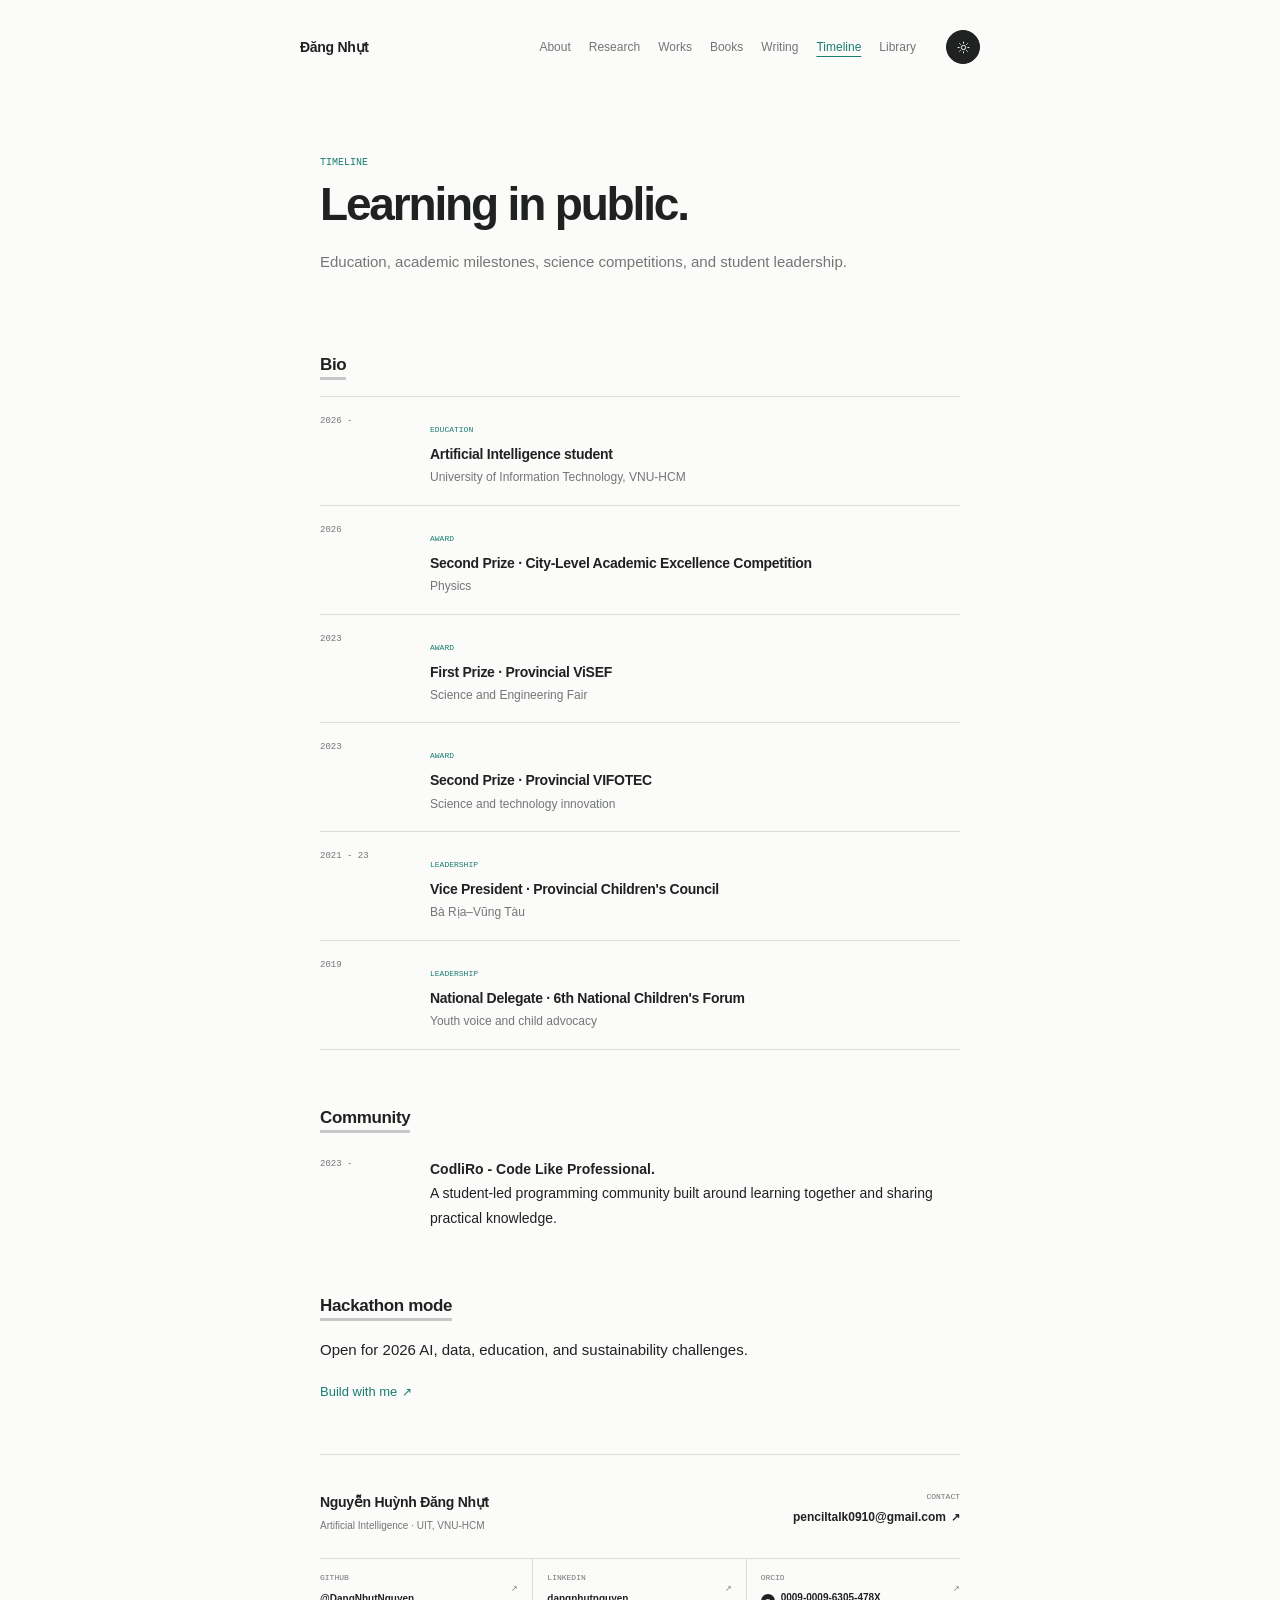
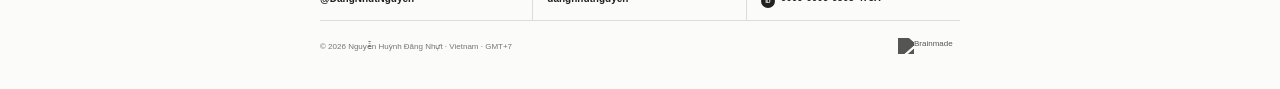
==== activities.html @ cab3ffdd "Publish static HTML CSS JS portfolio" ====
<!doctype html>
<html lang="en">
<head>
  <meta charset="utf-8">
  <meta name="viewport" content="width=device-width, initial-scale=1">
  <meta name="description" content="Education, awards, leadership, and academic activities of Nguyễn Huỳnh Đăng Nhựt.">
  <title>Timeline - Nguyễn Huỳnh Đăng Nhựt</title>
  <link rel="icon" href="assets/icon.png" type="image/png">
  <script>document.documentElement.classList.add('js');try{document.documentElement.dataset.theme=localStorage.getItem('portfolio-theme')||(matchMedia('(prefers-color-scheme: dark)').matches?'dark':'light')}catch(e){document.documentElement.dataset.theme='light'}</script>
  <link rel="stylesheet" href="css/styles.css">
  <script defer src="config/portfolio.config.js"></script>
  <script defer src="js/site.js"></script>
</head>
<body data-page="activities">
  <div class="site-shell">
    <div data-site-header></div>
    <main class="page-content" id="main-content">
      <div class="container" data-page-content>
        <header class="page-intro">
          <p class="overline">Timeline</p>
          <h1>Learning in public.</h1>
          <p>Education, academic milestones, science competitions, and student leadership.</p>
        </header>

        <section class="section">
          <h2>Bio</h2>
          <div class="timeline-list">
            <div><time>2026 -</time><div><small>Education</small><h3>Artificial Intelligence student</h3><p>University of Information Technology, VNU-HCM</p></div></div>
            <div><time>2026</time><div><small>Award</small><h3>Second Prize · City-Level Academic Excellence Competition</h3><p>Physics</p></div></div>
            <div><time>2023</time><div><small>Award</small><h3>First Prize · Provincial ViSEF</h3><p>Science and Engineering Fair</p></div></div>
            <div><time>2023</time><div><small>Award</small><h3>Second Prize · Provincial VIFOTEC</h3><p>Science and technology innovation</p></div></div>
            <div><time>2021 - 23</time><div><small>Leadership</small><h3>Vice President · Provincial Children's Council</h3><p>Bà Rịa–Vũng Tàu</p></div></div>
            <div><time>2019</time><div><small>Leadership</small><h3>National Delegate · 6th National Children's Forum</h3><p>Youth voice and child advocacy</p></div></div>
          </div>
        </section>

        <section class="section">
          <h2>Community</h2>
          <div class="year-list"><div><time>2023 -</time><p><strong>CodliRo - Code Like Professional.</strong><br>A student-led programming community built around learning together and sharing practical knowledge.</p></div></div>
        </section>

        <section class="section reach">
          <h2>Hackathon mode</h2>
          <p class="prose">Open for 2026 AI, data, education, and sustainability challenges.</p>
          <div class="inline-links"><a href="mailto:penciltalk0910@gmail.com">Build with me <span class="arrow" aria-hidden="true">↗</span></a></div>
        </section>

        <div data-site-footer></div>
      </div>
    </main>
  </div>
</body>
</html>
---- css/styles.css ----
:root {
  color-scheme: light;
  --page: #fbfbfa;
  --text: #202222;
  --muted: #727775;
  --line: #dadeda;
  --accent: #197d70;
  --sans: "Inter", "Segoe UI", Arial, sans-serif;
  --mono: "SFMono-Regular", Consolas, "Liberation Mono", monospace;
}

:root[data-theme="dark"] {
  color-scheme: dark;
  --page: #171918;
  --text: #eeefec;
  --muted: #9b9f9c;
  --line: #343735;
  --accent: #71cabe;
}

*, *::before, *::after { box-sizing: border-box; }
html { scroll-behavior: smooth; }
body {
  min-width: 0;
  min-height: 100vh;
  margin: 0;
  overflow-x: clip;
  color: var(--text);
  background: var(--page);
  font-family: var(--sans);
  font-size: 15px;
  line-height: 1.72;
  transition: color 180ms ease, background-color 180ms ease;
}
a { color: inherit; text-decoration: none; }
button { font: inherit; }
img, svg { display: block; max-width: 100%; }
::selection { color: var(--page); background: var(--text); }

.skip-link {
  position: fixed;
  z-index: 100;
  top: 10px;
  left: 10px;
  padding: 8px 12px;
  color: var(--page);
  background: var(--text);
  transform: translateY(-160%);
}
.skip-link:focus { transform: translateY(0); }

.site-shell { min-height: 100vh; }
.site-header { padding: 30px 0 12px; }
.header-inner {
  width: min(680px, calc(100% - 40px));
  display: grid;
  grid-template-columns: auto 1fr auto;
  align-items: center;
  gap: 30px;
  margin: 0 auto;
}
.brand {
  font-size: 14px;
  font-weight: 680;
  letter-spacing: -.02em;
  white-space: nowrap;
}
.main-nav {
  display: flex;
  align-items: center;
  justify-content: flex-end;
  gap: 18px;
}
.main-nav a {
  color: var(--muted);
  font-size: 12px;
  transition: color 150ms ease;
}
.main-nav a:hover,
.main-nav a[aria-current="page"] { color: var(--accent); }
.main-nav a[aria-current="page"] {
  text-decoration: underline;
  text-decoration-thickness: 1px;
  text-underline-offset: 5px;
}
.header-tools { display: flex; align-items: center; gap: 7px; }
.theme-toggle,
.menu-toggle {
  display: grid;
  place-items: center;
  padding: 0;
  border-radius: 50%;
  cursor: pointer;
}
.theme-toggle {
  width: 34px;
  min-width: 34px;
  max-width: 34px;
  height: 34px;
  min-height: 34px;
  max-height: 34px;
  aspect-ratio: 1;
  flex: 0 0 34px;
  overflow: hidden;
  border: 1px solid var(--text);
  color: var(--page);
  background: var(--text);
  line-height: 0;
  transition: opacity 150ms ease, color 180ms ease, background-color 180ms ease;
}
.theme-toggle:hover { opacity: .72; }
.theme-toggle svg { width: 13px; height: 13px; }
.menu-toggle {
  width: 32px;
  height: 32px;
  display: none;
  border: 1px solid var(--line);
  color: var(--text);
  background: transparent;
}
.menu-icon { position: relative; width: 14px; height: 10px; }
.menu-icon::before,
.menu-icon::after,
.menu-icon span {
  content: "";
  position: absolute;
  left: 0;
  width: 14px;
  height: 1px;
  background: currentColor;
  transition: transform 180ms ease, top 180ms ease, opacity 180ms ease;
}
.menu-icon::before { top: 0; }
.menu-icon span { top: 4.5px; }
.menu-icon::after { top: 9px; }
.menu-toggle[aria-expanded="true"] .menu-icon::before { top: 4.5px; transform: rotate(45deg); }
.menu-toggle[aria-expanded="true"] .menu-icon span { opacity: 0; }
.menu-toggle[aria-expanded="true"] .menu-icon::after { top: 4.5px; transform: rotate(-45deg); }

.container { width: min(640px, calc(100% - 40px)); margin: 0 auto; }
.intro {
  display: flex;
  align-items: center;
  justify-content: space-between;
  gap: 34px;
  padding: 78px 0 52px;
}
.overline {
  margin: 0 0 8px;
  color: var(--accent);
  font-family: var(--mono);
  font-size: 10px;
  text-transform: uppercase;
}
.intro h1,
.page-intro h1 {
  margin: 0;
  font-weight: 690;
  line-height: 1.14;
  letter-spacing: -.045em;
}
.intro h1 { font-size: clamp(32px, 6vw, 43px); }
.role { margin: 10px 0 0; color: var(--muted); font-size: 13px; }
.avatar {
  width: 96px;
  height: 96px;
  flex: 0 0 auto;
  border-radius: 50%;
  object-fit: cover;
  object-position: center 18%;
  filter: saturate(.78) contrast(1.04);
}
.page-intro { padding: 78px 0 50px; }
.page-intro h1 { max-width: 560px; font-size: clamp(34px, 6vw, 46px); line-height: 1.12; letter-spacing: -.047em; }
.page-intro > p:last-child { max-width: 560px; margin: 18px 0 0; color: var(--muted); }

.section { padding: 28px 0; }
.section h2 {
  width: max-content;
  max-width: 100%;
  margin: 0 0 16px;
  padding-bottom: 1px;
  border-bottom: 3px solid color-mix(in srgb, var(--text) 24%, transparent);
  font-size: 17px;
  font-weight: 680;
  line-height: 1.4;
  letter-spacing: -.02em;
}
.prose { margin: 0; }
.prose p { margin: 0 0 12px; }
.prose p:last-child { margin-bottom: 0; }
.prose a { color: var(--accent); text-decoration: underline; text-decoration-thickness: 1px; text-underline-offset: 3px; }
.prose a:hover { color: var(--text); }
.inline-links { display: flex; flex-wrap: wrap; gap: 10px 22px; margin-top: 18px; }
.inline-links a,
.work-list a,
.work-list em {
  display: inline-flex;
  align-items: center;
  gap: 5px;
  color: var(--accent);
  font-size: 13px;
}
.inline-links a:hover,
.work-list a:hover { text-decoration: underline; text-underline-offset: 4px; }
.arrow { font-size: .95em; line-height: 1; }
.reach { padding-bottom: 50px; }

.year-list { margin-top: 4px; }
.year-list > div { display: grid; grid-template-columns: 92px 1fr; gap: 18px; padding: 8px 0; }
.year-list time,
.work-list time,
.timeline-list time,
.research-list article > span,
.writing-list article > span,
.library-list > div > span,
.paper-list > a > span {
  color: var(--muted);
  font-family: var(--mono);
  font-size: 9px;
  text-transform: uppercase;
}
.year-list p { margin: 0; font-size: 14px; }
.year-list strong { font-weight: 640; }

.research-list,
.work-list,
.paper-list,
.timeline-list,
.library-list,
.writing-list { border-top: 1px solid var(--line); }
.research-list article,
.writing-list article {
  display: grid;
  grid-template-columns: 38px 1fr;
  gap: 18px;
  padding: 23px 0;
  border-bottom: 1px solid var(--line);
}
.research-list small,
.writing-list small,
.timeline-list small {
  color: var(--accent);
  font-family: var(--mono);
  font-size: 8px;
  text-transform: uppercase;
}
.research-list h3,
.writing-list h3 {
  margin: 5px 0 7px;
  font-size: 17px;
  font-weight: 640;
  line-height: 1.45;
  letter-spacing: -.02em;
}
.research-list p,
.writing-list p { margin: 0; color: var(--muted); font-size: 13px; }
.writing-list em {
  display: block;
  margin-top: 10px;
  color: var(--muted);
  font-family: var(--mono);
  font-size: 8px;
  font-style: normal;
  text-transform: uppercase;
}
.work-list > article {
  display: grid;
  grid-template-columns: 92px 1fr;
  gap: 18px;
  padding: 24px 0;
  border-bottom: 1px solid var(--line);
}
.work-list h3,
.paper-list h3,
.timeline-list h3,
.library-list h3 {
  margin: 0;
  font-size: 16px;
  font-weight: 650;
  line-height: 1.45;
  letter-spacing: -.02em;
}
.work-list p { margin: 7px 0 9px; color: var(--muted); font-size: 13px; }
.work-list small {
  display: block;
  color: var(--muted);
  font-family: var(--mono);
  font-size: 8px;
  text-transform: uppercase;
}
.work-list a,
.work-list em { width: max-content; max-width: 100%; margin-top: 12px; font-size: 12px; font-style: normal; }
.paper-list > a {
  display: grid;
  grid-template-columns: 38px 1fr 16px;
  align-items: center;
  gap: 18px;
  padding: 18px 0;
  border-bottom: 1px solid var(--line);
  transition: color 150ms ease;
}
.paper-list > a:hover { color: var(--accent); }
.paper-list p,
.timeline-list p,
.library-list p { margin: 3px 0 0; color: var(--muted); font-size: 12px; }
.paper-list .arrow { justify-self: end; }
.publication-note { margin: 16px 0 0; color: var(--muted); font-size: 12px; line-height: 1.65; }
.book-grid { display: grid; grid-template-columns: repeat(2, minmax(0, 1fr)); gap: 30px 20px; }
.book-card { min-width: 0; display: flex; flex-direction: column; }
.book-cover { aspect-ratio: 595 / 842; overflow: hidden; border: 1px solid var(--line); background: color-mix(in srgb, var(--line) 28%, var(--page)); }
.book-cover img { width: 100%; height: 100%; display: block; object-fit: cover; transition: transform 220ms ease, opacity 220ms ease; }
.book-card:hover .book-cover img { transform: scale(1.012); opacity: .88; }
.book-meta { margin: 13px 0 5px; color: var(--accent); font-family: var(--mono); font-size: 8px; line-height: 1.6; text-transform: uppercase; }
.book-card h3 { margin: 0; font-size: 16px; font-weight: 660; line-height: 1.4; letter-spacing: -.025em; }
.book-subtitle { margin: 5px 0 0; color: var(--text); font-family: Georgia, "Times New Roman", serif; font-size: 13px; line-height: 1.5; }
.book-detail { margin: 8px 0 0; color: var(--muted); font-size: 12px; line-height: 1.55; }
.book-action { display: inline-flex; align-items: center; gap: 5px; margin-top: 12px; color: var(--accent); font-size: 12px; }
.book-card:hover .book-action { text-decoration: underline; text-underline-offset: 4px; }
.timeline-list > div {
  display: grid;
  grid-template-columns: 92px 1fr;
  gap: 18px;
  padding: 17px 0;
  border-bottom: 1px solid var(--line);
}
.timeline-list h3 { margin-top: 4px; font-size: 14px; }
.library-list > div {
  display: grid;
  grid-template-columns: 38px 1fr;
  gap: 18px;
  padding: 17px 0;
  border-bottom: 1px solid var(--line);
}
.heading-row { display: flex; align-items: baseline; justify-content: space-between; gap: 20px; margin-bottom: 16px; }
.heading-row h2 { margin-bottom: 0; }
.heading-row > span { color: var(--muted); font-family: var(--mono); font-size: 8px; text-transform: uppercase; }

.writing-index { border-top: 1px solid var(--line); }
.writing-card {
  position: relative;
  display: grid;
  grid-template-columns: 38px minmax(0, 1fr);
  gap: 18px;
  padding: 25px 0;
  border-bottom: 1px solid var(--line);
  transition: color 180ms ease;
}
.writing-card::before {
  content: "";
  position: absolute;
  inset: 7px -13px;
  z-index: 0;
  border-radius: 7px;
  background: color-mix(in srgb, var(--accent) 7%, transparent);
  opacity: 0;
  transition: opacity 180ms ease;
}
.writing-card > * { position: relative; z-index: 1; }
.writing-card:hover::before { opacity: 1; }
.writing-card-index { color: var(--muted); font-family: var(--mono); font-size: 9px; }
.writing-card-media,
.article-cover,
.article-figure { margin: 0; overflow: hidden; background: color-mix(in srgb, var(--line) 42%, transparent); }
.writing-card-media { position: relative; aspect-ratio: 4 / 3; }
.writing-card-media img,
.article-cover img,
.article-figure img { width: 100%; height: 100%; object-fit: cover; }
.writing-card-media.is-placeholder {
  display: grid;
  place-items: center;
  border: 1px solid var(--line);
  background: transparent;
}
.writing-image-placeholder {
  color: var(--muted);
  font-family: var(--mono);
  font-size: 10px;
  letter-spacing: .14em;
}
.writing-card-content { min-width: 0; display: flex; flex-direction: column; }
.writing-card-eyebrow { display: flex; justify-content: space-between; gap: 14px; color: var(--accent); font-family: var(--mono); font-size: 8px; text-transform: uppercase; }
.writing-card-eyebrow span:last-child { color: var(--muted); }
.writing-card h3 { margin: 5px 0 7px; font-size: 17px; font-weight: 640; line-height: 1.45; letter-spacing: -.02em; }
.writing-card p { margin: 0; color: var(--muted); font-size: 13px; line-height: 1.65; }
.writing-card-footer { display: flex; align-items: end; gap: 16px; margin-top: auto; padding-top: 10px; color: var(--muted); font-family: var(--mono); font-size: 7px; text-transform: uppercase; }
.writing-card-footer strong { display: inline-flex; align-items: center; gap: 5px; color: var(--accent); font-family: var(--sans); font-size: 11px; font-weight: 600; text-transform: none; white-space: nowrap; }
.writing-card:hover h3 { color: var(--accent); }
.writing-card:hover .writing-card-media img { transform: scale(1.018); }
.writing-card-media img { transition: transform 320ms ease; }
.writing-notice { margin: 20px 0; color: var(--muted); }

.article-container { width: min(680px, calc(100% - 40px)); }
.writing-back,
.writing-back-inline { display: inline-flex; align-items: center; gap: 7px; color: var(--muted); font-size: 11px; }
.writing-back:hover,
.writing-back-inline:hover { color: var(--accent); }
.writing-article { padding: 58px 0 64px; }
.writing-article-toolbar { min-height: 34px; display: flex; align-items: center; justify-content: space-between; gap: 20px; }
.writing-language-control { display: inline-flex; align-items: center; color: var(--muted); font-family: var(--mono); }
.writing-language-toggle { display: inline-grid; grid-template-columns: repeat(2, 1fr); padding: 2px; border: 1px solid var(--line); border-radius: 999px; background: color-mix(in srgb, var(--line) 18%, transparent); }
.writing-language-toggle button { min-width: 35px; height: 27px; padding: 0 9px; border: 0; border-radius: 999px; color: var(--muted); background: transparent; font: 700 8px/1 var(--mono); letter-spacing: .06em; cursor: pointer; transition: color 150ms ease, background 150ms ease, box-shadow 150ms ease; }
.writing-language-toggle button[aria-pressed="true"] { color: var(--page); background: var(--text); box-shadow: 0 1px 4px color-mix(in srgb, var(--text) 20%, transparent); }
.writing-language-toggle button:disabled { opacity: .35; cursor: not-allowed; }
.writing-article-header { padding: 65px 0 44px; border-bottom: 1px solid var(--line); }
.writing-article-header .overline { margin-bottom: 15px; }
.writing-article-header h1,
.writing-empty h1 { max-width: 650px; margin: 0; font-family: Georgia, "Times New Roman", serif; font-size: clamp(38px, 7vw, 57px); font-weight: 500; line-height: 1.06; letter-spacing: -.045em; }
.writing-lead { max-width: 600px; margin: 22px 0 0; color: var(--muted); font-size: 17px; line-height: 1.65; }
.writing-meta { display: flex; align-items: center; justify-content: space-between; gap: 22px; margin-top: 28px; color: var(--muted); font-family: var(--mono); font-size: 9px; line-height: 1.5; text-transform: uppercase; }
.writing-meta span:last-child { flex: 0 0 auto; }
.article-cover { aspect-ratio: 16 / 9; margin-top: 36px; }
.writing-body { max-width: 620px; margin: 0 auto; padding: 52px 0 28px; font-family: Georgia, "Times New Roman", serif; font-size: 17.5px; line-height: 1.9; letter-spacing: -.008em; }
.writing-body > p { margin: 0 0 1.65em; text-align: justify; text-justify: inter-word; hyphens: auto; }
.writing-body > p:first-child { color: color-mix(in srgb, var(--text) 82%, var(--muted)); }
.writing-body > h1,
.writing-body > h2,
.writing-body > h3,
.writing-body > h4,
.writing-body > h5,
.writing-body > h6 { margin: 48px 0 18px; font-family: var(--sans); font-weight: 680; line-height: 1.3; letter-spacing: -.025em; }
.writing-body > h1 { font-size: 26px; }
.writing-body > h2 { font-size: 24px; }
.writing-body > h3 { font-size: 21px; }
.writing-body > h4,
.writing-body > h5,
.writing-body > h6 { font-size: 18px; }
.writing-body a { color: var(--accent); text-decoration: underline; text-decoration-thickness: 1px; text-underline-offset: 4px; }
.writing-body a:hover { color: var(--text); }
.writing-body em { font-style: italic; }
.writing-body strong { color: var(--text); font-weight: 700; }
.writing-body del { color: var(--muted); }
.writing-body > ul,
.writing-body > ol { margin: 0 0 24px; padding-left: 24px; }
.writing-body li { margin-bottom: 7px; }
.writing-body li > ul,
.writing-body li > ol { margin: 7px 0 0; }
.writing-body blockquote { margin: 38px 0; padding: 4px 0 4px 22px; border-left: 2px solid var(--accent); color: color-mix(in srgb, var(--text) 82%, var(--muted)); }
.writing-body blockquote p { margin: 0 0 1em; }
.writing-body blockquote p:last-child { margin-bottom: 0; }
.writing-body blockquote cite { display: block; margin-top: 12px; color: var(--muted); font-family: var(--mono); font-size: 8px; font-style: normal; text-transform: uppercase; }
.writing-body pre { max-width: 100%; margin: 30px 0; overflow-x: auto; padding: 18px; border: 1px solid var(--line); background: color-mix(in srgb, var(--line) 22%, transparent); font: 12px/1.7 var(--mono); }
.writing-body :not(pre) > code { padding: 2px 5px; border: 1px solid var(--line); border-radius: 3px; background: color-mix(in srgb, var(--line) 22%, transparent); font: .82em/1.5 var(--mono); }
.writing-body pre code { padding: 0; border: 0; background: transparent; font: inherit; }
.writing-body code[data-language]::before { content: attr(data-language); display: block; margin-bottom: 12px; color: var(--muted); font-size: 8px; text-transform: uppercase; }
.writing-body hr { height: 1px; margin: 44px 0; border: 0; background: var(--line); }
.writing-body img { display: block; width: auto; max-width: 100%; height: auto; margin: 34px auto; }
.writing-body table { width: 100%; margin: 30px 0; border-collapse: collapse; font-family: var(--sans); font-size: 14px; line-height: 1.55; }
.writing-body th,
.writing-body td { padding: 9px 11px; border: 1px solid var(--line); text-align: left; vertical-align: top; }
.writing-body th { background: color-mix(in srgb, var(--line) 22%, transparent); font-weight: 680; }
.writing-body .contains-task-list { padding-left: 0; list-style: none; }
.writing-body .task-list-item input { margin: 0 8px 0 0; accent-color: var(--accent); }
.article-figure { margin: 36px 0; background: transparent; }
.article-figure img { height: auto; max-height: 720px; object-fit: contain; background: color-mix(in srgb, var(--line) 35%, transparent); }
.article-figure figcaption { margin-top: 9px; color: var(--muted); font-family: var(--mono); font-size: 8px; line-height: 1.55; }
.writing-draft-note { padding: 24px 0; border-top: 1px solid var(--line); border-bottom: 1px solid var(--line); }
.writing-draft-note strong { font-size: 17px; }
.writing-draft-note p { margin: 8px 0 0; color: var(--muted); font-size: 14px; }
.writing-article-end { width: min(620px, 100%); min-height: 0; display: flex; align-items: center; justify-content: space-between; gap: 20px; margin: 0 auto; padding: 22px 0 40px; border-top: 1px solid var(--line); border-radius: 0; color: var(--muted); background: transparent; box-shadow: none; font-family: var(--mono); font-size: 8px; text-transform: uppercase; }
.writing-article-end a { color: var(--accent); }
.writing-neighbors { display: grid; grid-template-columns: 1fr 1fr; border-top: 1px solid var(--line); border-bottom: 1px solid var(--line); }
.writing-neighbors > a { min-width: 0; padding: 22px 18px 24px 0; }
.writing-neighbors > a + a { padding-right: 0; padding-left: 18px; border-left: 1px solid var(--line); text-align: right; }
.writing-neighbors small { display: block; margin-bottom: 8px; color: var(--accent); font-family: var(--mono); font-size: 8px; text-transform: uppercase; }
.writing-neighbors strong { display: block; overflow: hidden; font-family: Georgia, "Times New Roman", serif; font-size: 14px; font-weight: 500; line-height: 1.4; text-overflow: ellipsis; }
.writing-neighbors a:hover strong { color: var(--accent); }
.writing-empty { padding: 30px 0; }
.writing-empty > p:not(.overline) { margin: 20px 0; color: var(--muted); }

.site-footer {
  position: relative;
  z-index: 0;
  padding: 36px 0 32px;
  color: var(--text);
}
.site-footer::before {
  content: "";
  position: absolute;
  z-index: -1;
  inset: 0;
  border-top: 1px solid var(--line);
  background: var(--page);
  box-shadow: 0 0 0 100vmax var(--page);
  clip-path: inset(0 -100vmax);
}
.footer-main { display: grid; grid-template-columns: 1fr auto; align-items: start; gap: 32px; padding-bottom: 24px; }
.footer-identity strong { display: block; font-size: 14px; font-weight: 670; letter-spacing: -.02em; }
.footer-identity span { display: block; margin-top: 3px; color: var(--muted); font-size: 10px; }
.footer-contact { min-width: 0; text-align: right; }
.footer-contact > span,
.footer-links a > span {
  display: block;
  color: var(--muted);
  font-family: var(--mono);
  font-size: 8px;
  text-transform: uppercase;
}
.footer-contact a { max-width: 100%; display: inline-flex; align-items: center; gap: 5px; margin-top: 4px; font-size: 12px; font-weight: 600; overflow-wrap: anywhere; }
.footer-contact a:hover,
.footer-links a:hover { opacity: .58; }
.footer-links { display: grid; grid-template-columns: repeat(3, 1fr); border-top: 1px solid var(--line); border-bottom: 1px solid var(--line); }
.footer-links a { display: grid; grid-template-columns: 1fr 14px; gap: 4px 10px; min-width: 0; padding: 12px 14px; border-right: 1px solid var(--line); transition: opacity 150ms ease; }
.footer-links a:first-child { padding-left: 0; }
.footer-links a:last-child { padding-right: 0; border-right: 0; }
.footer-links a strong { grid-column: 1; min-width: 0; overflow: hidden; font-size: 10px; font-weight: 560; text-overflow: ellipsis; white-space: nowrap; }
.footer-links a > .arrow { grid-column: 2; grid-row: 1 / span 2; align-self: center; justify-self: end; }
.orcid-mark {
  width: 14px;
  height: 14px;
  display: inline-grid;
  place-items: center;
  margin-right: 6px;
  border-radius: 50%;
  color: var(--page);
  background: var(--text);
  font-family: Arial, sans-serif;
  font-size: 6px;
  font-style: normal;
  font-weight: 700;
  letter-spacing: -.08em;
  vertical-align: -2px;
}
.footer-bottom { display: flex; align-items: center; justify-content: space-between; gap: 22px; margin-top: 17px; color: var(--muted); font-size: 8px; line-height: 1.5; }
.brainmade { display: flex; align-items: center; opacity: .66; transition: opacity 150ms ease; }
.brainmade:hover { opacity: 1; }
.brainmade img { width: 62px; height: auto; filter: brightness(0); }
:root[data-theme="dark"] .brainmade img { filter: brightness(0) invert(1); }

a:focus-visible,
button:focus-visible { outline: 2px solid var(--accent); outline-offset: 3px; }
.page-content { opacity: 1; transform: none; }
.js .page-content { opacity: 0; transform: translateY(7px); }
.js .is-ready .page-content { opacity: 1; transform: none; transition: opacity 360ms ease, transform 360ms ease; }
.js .is-leaving .page-content { opacity: 0; transform: translateY(-4px); transition-duration: 140ms; }

@media (max-width: 760px) {
  .site-header { padding-top: 22px; }
  .header-inner,
  .container { width: min(100% - 32px, 640px); }
  .header-inner { gap: 12px; }
  .main-nav {
    position: absolute;
    z-index: 30;
    top: 66px;
    left: 16px;
    right: 16px;
    display: none;
    flex-direction: column;
    align-items: flex-start;
    gap: 0;
    padding: 12px 16px;
    border: 1px solid var(--line);
    background: var(--page);
  }
  .main-nav.is-open { display: flex; }
  .main-nav a { width: 100%; padding: 8px 0; }
  .menu-toggle { display: grid; }
  .intro,
  .page-intro { padding-top: 58px; }
  .article-container { width: min(100% - 32px, 680px); }
}

@media (max-width: 440px) {
  .intro { align-items: flex-end; gap: 18px; }
  .intro h1 { font-size: 31px; }
  .avatar { width: 76px; height: 76px; }
  .role { max-width: 220px; }
  .year-list > div,
  .work-list > article,
  .timeline-list > div { grid-template-columns: 72px 1fr; gap: 12px; }
  .research-list article,
  .writing-list article,
  .library-list > div { grid-template-columns: 28px 1fr; gap: 12px; }
  .heading-row { align-items: flex-start; flex-direction: column; gap: 7px; }
  .book-grid { grid-template-columns: 1fr; gap: 34px; }
  .writing-card { grid-template-columns: 28px 1fr; gap: 12px; }
  .writing-card-eyebrow { align-items: flex-start; flex-direction: column; gap: 5px; }
  .writing-article { padding-top: 42px; }
  .writing-article-header { padding: 44px 0 35px; }
  .writing-article-header h1 { font-size: 36px; }
  .writing-meta { align-items: flex-start; flex-direction: column; gap: 8px; }
  .writing-lead { font-size: 15px; }
  .writing-body { margin-top: 0; padding-top: 38px; font-size: 17px; line-height: 1.82; }
  .writing-body > h1,
  .writing-body > h2,
  .writing-body > h3,
  .writing-body > h4,
  .writing-body > h5,
  .writing-body > h6 { margin-top: 42px; }
  .writing-body > h1 { font-size: 23px; }
  .writing-body > h2 { font-size: 21px; }
  .writing-body > h3 { font-size: 19px; }
  .writing-body blockquote { padding-left: 17px; }
  .writing-body table { font-size: 13px; }
  .writing-article-end { align-items: flex-start; flex-direction: column; }
  .site-footer { padding-top: 34px; }
  .footer-main { grid-template-columns: 1fr; gap: 17px; }
  .footer-contact { text-align: left; }
  .footer-links { grid-template-columns: 1fr; }
  .footer-links a,
  .footer-links a:first-child,
  .footer-links a:last-child { padding: 11px 0; border-right: 0; border-bottom: 1px solid var(--line); }
  .footer-links a:last-child { border-bottom: 0; }
  .footer-links a strong { overflow: visible; text-overflow: clip; white-space: normal; overflow-wrap: anywhere; }
  .footer-bottom { align-items: flex-start; flex-direction: column; gap: 14px; }
}

@media (prefers-reduced-motion: reduce) {
  html { scroll-behavior: auto; }
  *, *::before, *::after { transition-duration: .01ms !important; }
  .page-content { opacity: 1; transform: none; }
}
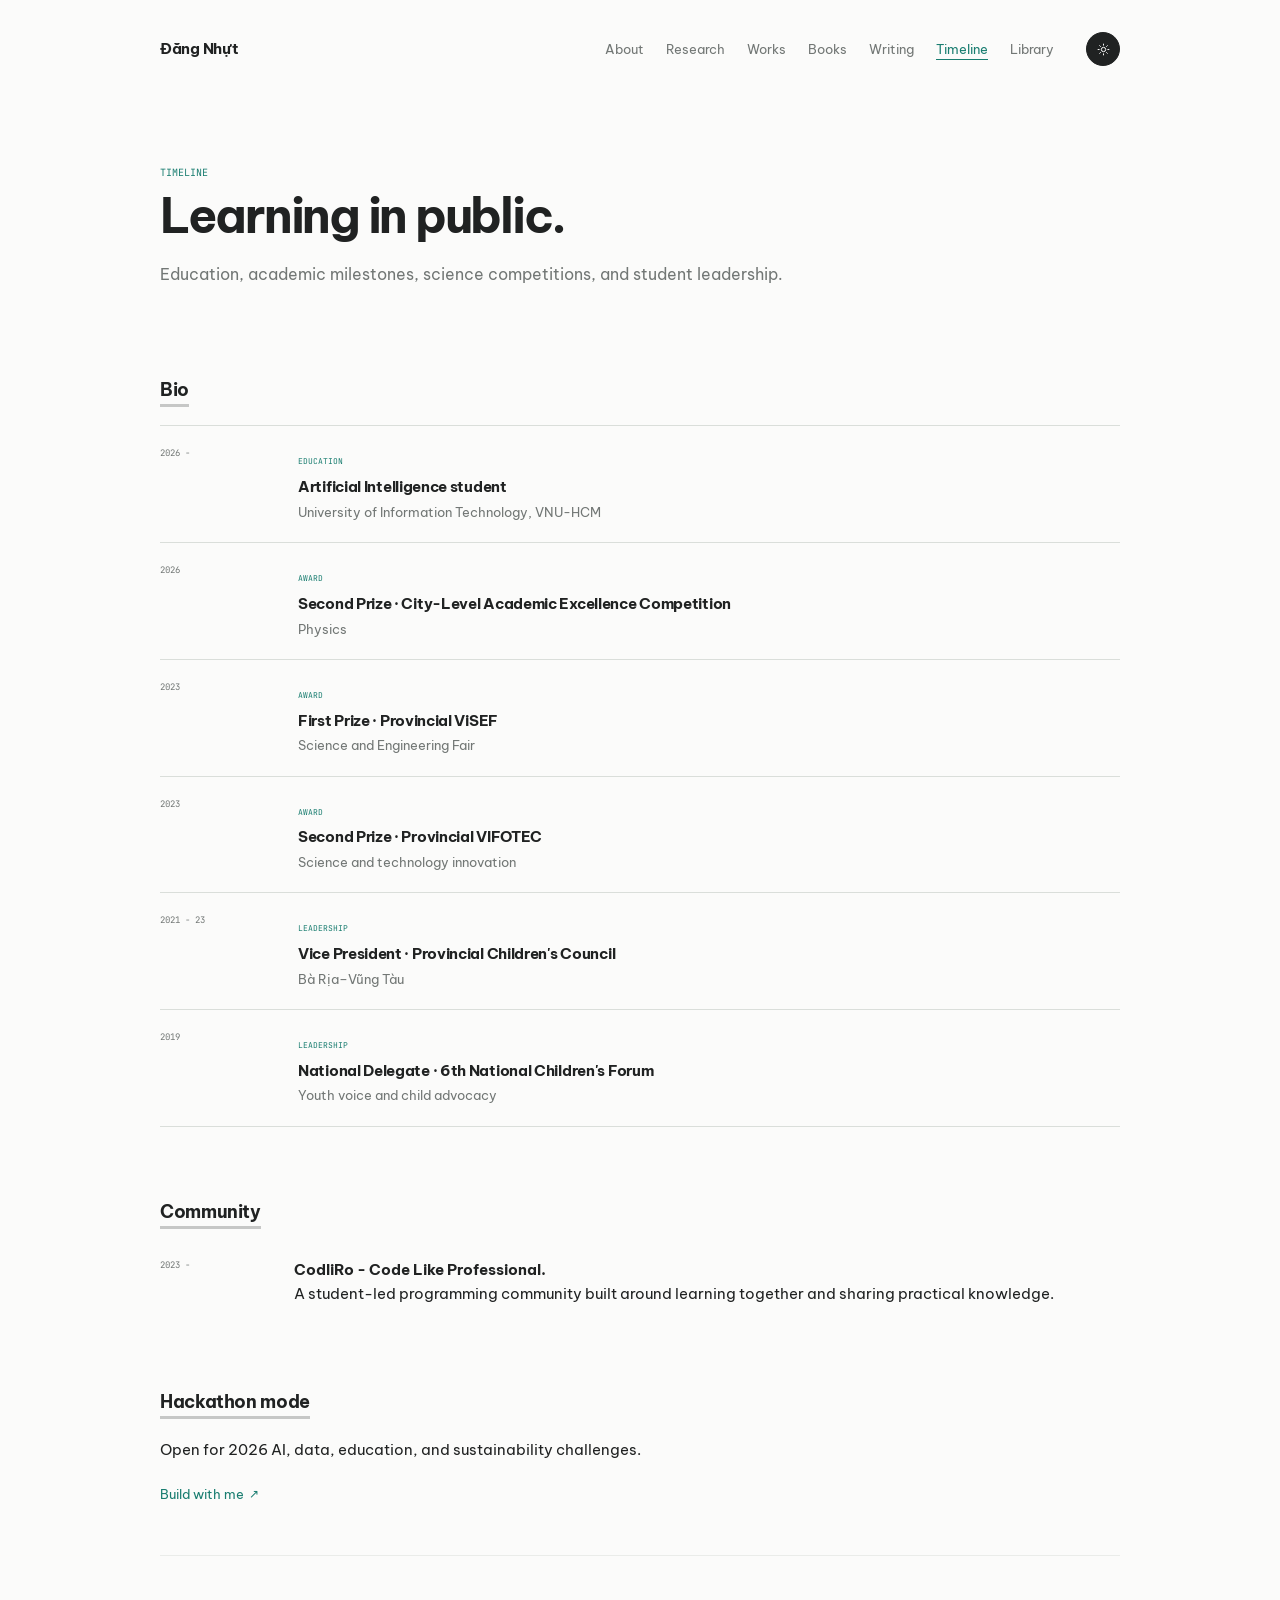
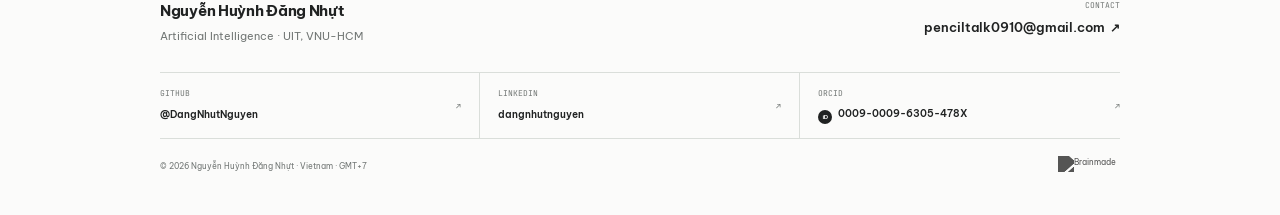
==== commit 37b4c4c2: "Update portfolio content and isolate studio config platform" ====
--- a/activities.html
+++ b/activities.html
@@ -6,6 +6,9 @@
   <meta name="description" content="Education, awards, leadership, and academic activities of Nguyễn Huỳnh Đăng Nhựt.">
   <title>Timeline - Nguyễn Huỳnh Đăng Nhựt</title>
   <link rel="icon" href="assets/icon.png" type="image/png">
+  <link rel="preconnect" href="https://fonts.googleapis.com">
+  <link rel="preconnect" href="https://fonts.gstatic.com" crossorigin>
+  <link href="https://fonts.googleapis.com/css2?family=Be+Vietnam+Pro:ital,wght@0,300;0,400;0,500;0,600;0,700;1,400;1,600&family=JetBrains+Mono:ital,wght@0,400;0,500;0,600;1,400&family=Lora:ital,wght@0,400;0,500;0,600;1,400;1,500&display=swap" rel="stylesheet">
   <script>document.documentElement.classList.add('js');try{document.documentElement.dataset.theme=localStorage.getItem('portfolio-theme')||(matchMedia('(prefers-color-scheme: dark)').matches?'dark':'light')}catch(e){document.documentElement.dataset.theme='light'}</script>
   <link rel="stylesheet" href="css/styles.css">
   <script defer src="config/portfolio.config.js"></script>
--- a/css/styles.css
+++ b/css/styles.css
@@ -1,3 +1,5 @@
+@import url("https://fonts.googleapis.com/css2?family=Be+Vietnam+Pro:ital,wght@0,300;0,400;0,500;0,600;0,700;1,400;1,600&family=JetBrains+Mono:ital,wght@0,400;0,500;0,600;1,400&family=Lora:ital,wght@0,400;0,500;0,600;1,400;1,500&display=swap");
+
 :root {
   color-scheme: light;
   --page: #fbfbfa;
@@ -5,8 +7,9 @@
   --muted: #727775;
   --line: #dadeda;
   --accent: #197d70;
-  --sans: "Inter", "Segoe UI", Arial, sans-serif;
-  --mono: "SFMono-Regular", Consolas, "Liberation Mono", monospace;
+  --sans: "Be Vietnam Pro", -apple-system, BlinkMacSystemFont, "Segoe UI", Roboto, sans-serif;
+  --serif: "Lora", "Georgia", "Times New Roman", serif;
+  --mono: "JetBrains Mono", "SFMono-Regular", Consolas, "Liberation Mono", monospace;
 }
 
 :root[data-theme="dark"] {
@@ -50,17 +53,17 @@
 .skip-link:focus { transform: translateY(0); }
 
 .site-shell { min-height: 100vh; }
-.site-header { padding: 30px 0 12px; }
+.site-header { padding: 32px 0 16px; }
 .header-inner {
-  width: min(680px, calc(100% - 40px));
+  width: min(960px, calc(100% - 48px));
   display: grid;
   grid-template-columns: auto 1fr auto;
   align-items: center;
-  gap: 30px;
+  gap: 32px;
   margin: 0 auto;
 }
 .brand {
-  font-size: 14px;
+  font-size: 14.5px;
   font-weight: 680;
   letter-spacing: -.02em;
   white-space: nowrap;
@@ -69,11 +72,11 @@
   display: flex;
   align-items: center;
   justify-content: flex-end;
-  gap: 18px;
+  gap: 22px;
 }
 .main-nav a {
   color: var(--muted);
-  font-size: 12px;
+  font-size: 13px;
   transition: color 150ms ease;
 }
 .main-nav a:hover,
@@ -137,13 +140,13 @@
 .menu-toggle[aria-expanded="true"] .menu-icon span { opacity: 0; }
 .menu-toggle[aria-expanded="true"] .menu-icon::after { top: 4.5px; transform: rotate(-45deg); }
 
-.container { width: min(640px, calc(100% - 40px)); margin: 0 auto; }
+.container { width: min(960px, calc(100% - 48px)); margin: 0 auto; }
 .intro {
   display: flex;
   align-items: center;
   justify-content: space-between;
-  gap: 34px;
-  padding: 78px 0 52px;
+  gap: 40px;
+  padding: 82px 0 56px;
 }
 .overline {
   margin: 0 0 8px;
@@ -159,39 +162,39 @@
   line-height: 1.14;
   letter-spacing: -.045em;
 }
-.intro h1 { font-size: clamp(32px, 6vw, 43px); }
-.role { margin: 10px 0 0; color: var(--muted); font-size: 13px; }
+.intro h1 { font-size: clamp(34px, 5.5vw, 46px); }
+.role { margin: 12px 0 0; color: var(--muted); font-size: 14px; }
 .avatar {
-  width: 96px;
-  height: 96px;
+  width: 104px;
+  height: 104px;
   flex: 0 0 auto;
   border-radius: 50%;
   object-fit: cover;
   object-position: center 18%;
   filter: saturate(.78) contrast(1.04);
 }
-.page-intro { padding: 78px 0 50px; }
-.page-intro h1 { max-width: 560px; font-size: clamp(34px, 6vw, 46px); line-height: 1.12; letter-spacing: -.047em; }
-.page-intro > p:last-child { max-width: 560px; margin: 18px 0 0; color: var(--muted); }
-
-.section { padding: 28px 0; }
+.page-intro { padding: 82px 0 54px; }
+.page-intro h1 { max-width: 800px; font-size: clamp(36px, 5.5vw, 48px); line-height: 1.12; letter-spacing: -.047em; }
+.page-intro > p:last-child { max-width: 760px; margin: 18px 0 0; color: var(--muted); font-size: 15.5px; line-height: 1.7; }
+
+.section { padding: 36px 0; }
 .section h2 {
   width: max-content;
   max-width: 100%;
-  margin: 0 0 16px;
-  padding-bottom: 1px;
+  margin: 0 0 18px;
+  padding-bottom: 2px;
   border-bottom: 3px solid color-mix(in srgb, var(--text) 24%, transparent);
-  font-size: 17px;
+  font-size: 18px;
   font-weight: 680;
   line-height: 1.4;
   letter-spacing: -.02em;
 }
-.prose { margin: 0; }
-.prose p { margin: 0 0 12px; }
+.prose { max-width: 840px; margin: 0; font-size: 15px; line-height: 1.75; }
+.prose p { margin: 0 0 14px; }
 .prose p:last-child { margin-bottom: 0; }
 .prose a { color: var(--accent); text-decoration: underline; text-decoration-thickness: 1px; text-underline-offset: 3px; }
 .prose a:hover { color: var(--text); }
-.inline-links { display: flex; flex-wrap: wrap; gap: 10px 22px; margin-top: 18px; }
+.inline-links { display: flex; flex-wrap: wrap; gap: 12px 24px; margin-top: 20px; }
 .inline-links a,
 .work-list a,
 .work-list em {
@@ -207,7 +210,7 @@
 .reach { padding-bottom: 50px; }
 
 .year-list { margin-top: 4px; }
-.year-list > div { display: grid; grid-template-columns: 92px 1fr; gap: 18px; padding: 8px 0; }
+.year-list > div { display: grid; grid-template-columns: 110px 1fr; gap: 24px; padding: 11px 0; }
 .year-list time,
 .work-list time,
 .timeline-list time,
@@ -220,7 +223,7 @@
   font-size: 9px;
   text-transform: uppercase;
 }
-.year-list p { margin: 0; font-size: 14px; }
+.year-list p { margin: 0; font-size: 14.5px; line-height: 1.65; }
 .year-list strong { font-weight: 640; }
 
 .research-list,
@@ -232,9 +235,9 @@
 .research-list article,
 .writing-list article {
   display: grid;
-  grid-template-columns: 38px 1fr;
-  gap: 18px;
-  padding: 23px 0;
+  grid-template-columns: 46px 1fr;
+  gap: 24px;
+  padding: 26px 0;
   border-bottom: 1px solid var(--line);
 }
 .research-list small,
@@ -247,14 +250,14 @@
 }
 .research-list h3,
 .writing-list h3 {
-  margin: 5px 0 7px;
-  font-size: 17px;
+  margin: 5px 0 8px;
+  font-size: 17.5px;
   font-weight: 640;
   line-height: 1.45;
   letter-spacing: -.02em;
 }
 .research-list p,
-.writing-list p { margin: 0; color: var(--muted); font-size: 13px; }
+.writing-list p { margin: 0; color: var(--muted); font-size: 13.5px; line-height: 1.6; }
 .writing-list em {
   display: block;
   margin-top: 10px;
@@ -266,9 +269,9 @@
 }
 .work-list > article {
   display: grid;
-  grid-template-columns: 92px 1fr;
-  gap: 18px;
-  padding: 24px 0;
+  grid-template-columns: 110px 1fr;
+  gap: 28px;
+  padding: 26px 0;
   border-bottom: 1px solid var(--line);
 }
 .work-list h3,
@@ -276,12 +279,12 @@
 .timeline-list h3,
 .library-list h3 {
   margin: 0;
-  font-size: 16px;
+  font-size: 16.5px;
   font-weight: 650;
   line-height: 1.45;
   letter-spacing: -.02em;
 }
-.work-list p { margin: 7px 0 9px; color: var(--muted); font-size: 13px; }
+.work-list p { margin: 7px 0 10px; color: var(--muted); font-size: 13.5px; line-height: 1.6; }
 .work-list small {
   display: block;
   color: var(--muted);
@@ -293,20 +296,20 @@
 .work-list em { width: max-content; max-width: 100%; margin-top: 12px; font-size: 12px; font-style: normal; }
 .paper-list > a {
   display: grid;
-  grid-template-columns: 38px 1fr 16px;
+  grid-template-columns: 46px 1fr 18px;
   align-items: center;
-  gap: 18px;
-  padding: 18px 0;
+  gap: 24px;
+  padding: 20px 0;
   border-bottom: 1px solid var(--line);
   transition: color 150ms ease;
 }
 .paper-list > a:hover { color: var(--accent); }
 .paper-list p,
 .timeline-list p,
-.library-list p { margin: 3px 0 0; color: var(--muted); font-size: 12px; }
+.library-list p { margin: 4px 0 0; color: var(--muted); font-size: 13px; line-height: 1.55; }
 .paper-list .arrow { justify-self: end; }
-.publication-note { margin: 16px 0 0; color: var(--muted); font-size: 12px; line-height: 1.65; }
-.book-grid { display: grid; grid-template-columns: repeat(2, minmax(0, 1fr)); gap: 30px 20px; }
+.publication-note { margin: 18px 0 0; color: var(--muted); font-size: 12.5px; line-height: 1.65; }
+.book-grid { display: grid; grid-template-columns: repeat(3, minmax(0, 1fr)); gap: 36px 26px; }
 .book-card { min-width: 0; display: flex; flex-direction: column; }
 .book-cover { aspect-ratio: 595 / 842; overflow: hidden; border: 1px solid var(--line); background: color-mix(in srgb, var(--line) 28%, var(--page)); }
 .book-cover img { width: 100%; height: 100%; display: block; object-fit: cover; transition: transform 220ms ease, opacity 220ms ease; }
@@ -319,17 +322,17 @@
 .book-card:hover .book-action { text-decoration: underline; text-underline-offset: 4px; }
 .timeline-list > div {
   display: grid;
-  grid-template-columns: 92px 1fr;
-  gap: 18px;
-  padding: 17px 0;
+  grid-template-columns: 110px 1fr;
+  gap: 28px;
+  padding: 20px 0;
   border-bottom: 1px solid var(--line);
 }
-.timeline-list h3 { margin-top: 4px; font-size: 14px; }
+.timeline-list h3 { margin-top: 4px; font-size: 15px; }
 .library-list > div {
   display: grid;
-  grid-template-columns: 38px 1fr;
-  gap: 18px;
-  padding: 17px 0;
+  grid-template-columns: 46px 1fr;
+  gap: 24px;
+  padding: 20px 0;
   border-bottom: 1px solid var(--line);
 }
 .heading-row { display: flex; align-items: baseline; justify-content: space-between; gap: 20px; margin-bottom: 16px; }
@@ -340,9 +343,9 @@
 .writing-card {
   position: relative;
   display: grid;
-  grid-template-columns: 38px minmax(0, 1fr);
-  gap: 18px;
-  padding: 25px 0;
+  grid-template-columns: 46px minmax(0, 1fr);
+  gap: 24px;
+  padding: 28px 0;
   border-bottom: 1px solid var(--line);
   transition: color 180ms ease;
 }
@@ -381,8 +384,8 @@
 .writing-card-content { min-width: 0; display: flex; flex-direction: column; }
 .writing-card-eyebrow { display: flex; justify-content: space-between; gap: 14px; color: var(--accent); font-family: var(--mono); font-size: 8px; text-transform: uppercase; }
 .writing-card-eyebrow span:last-child { color: var(--muted); }
-.writing-card h3 { margin: 5px 0 7px; font-size: 17px; font-weight: 640; line-height: 1.45; letter-spacing: -.02em; }
-.writing-card p { margin: 0; color: var(--muted); font-size: 13px; line-height: 1.65; }
+.writing-card h3 { margin: 5px 0 8px; font-size: 17.5px; font-weight: 640; line-height: 1.45; letter-spacing: -.02em; }
+.writing-card p { margin: 0; color: var(--muted); font-size: 13.5px; line-height: 1.65; }
 .writing-card-footer { display: flex; align-items: end; gap: 16px; margin-top: auto; padding-top: 10px; color: var(--muted); font-family: var(--mono); font-size: 7px; text-transform: uppercase; }
 .writing-card-footer strong { display: inline-flex; align-items: center; gap: 5px; color: var(--accent); font-family: var(--sans); font-size: 11px; font-weight: 600; text-transform: none; white-space: nowrap; }
 .writing-card:hover h3 { color: var(--accent); }
@@ -390,29 +393,30 @@
 .writing-card-media img { transition: transform 320ms ease; }
 .writing-notice { margin: 20px 0; color: var(--muted); }
 
-.article-container { width: min(680px, calc(100% - 40px)); }
+.article-container { width: min(840px, calc(100% - 48px)); }
 .writing-back,
 .writing-back-inline { display: inline-flex; align-items: center; gap: 7px; color: var(--muted); font-size: 11px; }
 .writing-back:hover,
 .writing-back-inline:hover { color: var(--accent); }
-.writing-article { padding: 58px 0 64px; }
+.writing-article { padding: 60px 0 68px; }
 .writing-article-toolbar { min-height: 34px; display: flex; align-items: center; justify-content: space-between; gap: 20px; }
 .writing-language-control { display: inline-flex; align-items: center; color: var(--muted); font-family: var(--mono); }
 .writing-language-toggle { display: inline-grid; grid-template-columns: repeat(2, 1fr); padding: 2px; border: 1px solid var(--line); border-radius: 999px; background: color-mix(in srgb, var(--line) 18%, transparent); }
 .writing-language-toggle button { min-width: 35px; height: 27px; padding: 0 9px; border: 0; border-radius: 999px; color: var(--muted); background: transparent; font: 700 8px/1 var(--mono); letter-spacing: .06em; cursor: pointer; transition: color 150ms ease, background 150ms ease, box-shadow 150ms ease; }
 .writing-language-toggle button[aria-pressed="true"] { color: var(--page); background: var(--text); box-shadow: 0 1px 4px color-mix(in srgb, var(--text) 20%, transparent); }
 .writing-language-toggle button:disabled { opacity: .35; cursor: not-allowed; }
-.writing-article-header { padding: 65px 0 44px; border-bottom: 1px solid var(--line); }
+.writing-article-header { padding: 68px 0 46px; border-bottom: 1px solid var(--line); }
 .writing-article-header .overline { margin-bottom: 15px; }
 .writing-article-header h1,
-.writing-empty h1 { max-width: 650px; margin: 0; font-family: Georgia, "Times New Roman", serif; font-size: clamp(38px, 7vw, 57px); font-weight: 500; line-height: 1.06; letter-spacing: -.045em; }
-.writing-lead { max-width: 600px; margin: 22px 0 0; color: var(--muted); font-size: 17px; line-height: 1.65; }
+.writing-empty h1 { max-width: 780px; margin: 0; font-family: var(--serif); font-size: clamp(38px, 6vw, 54px); font-weight: 600; line-height: 1.12; letter-spacing: -.03em; }
+.writing-lead { max-width: 760px; margin: 22px 0 0; color: var(--muted); font-size: 18px; line-height: 1.7; }
 .writing-meta { display: flex; align-items: center; justify-content: space-between; gap: 22px; margin-top: 28px; color: var(--muted); font-family: var(--mono); font-size: 9px; line-height: 1.5; text-transform: uppercase; }
 .writing-meta span:last-child { flex: 0 0 auto; }
-.article-cover { aspect-ratio: 16 / 9; margin-top: 36px; }
-.writing-body { max-width: 620px; margin: 0 auto; padding: 52px 0 28px; font-family: Georgia, "Times New Roman", serif; font-size: 17.5px; line-height: 1.9; letter-spacing: -.008em; }
+.article-cover { aspect-ratio: 16 / 9; margin-top: 36px; border-radius: 8px; overflow: hidden; border: 1px solid var(--line); }
+.article-cover img { width: 100%; height: 100%; object-fit: cover; }
+.writing-body { max-width: 760px; margin: 0 auto; padding: 54px 0 32px; font-family: var(--sans); font-size: 16.5px; line-height: 1.88; letter-spacing: -.003em; }
 .writing-body > p { margin: 0 0 1.65em; text-align: justify; text-justify: inter-word; hyphens: auto; }
-.writing-body > p:first-child { color: color-mix(in srgb, var(--text) 82%, var(--muted)); }
+.writing-body > p:first-child { color: color-mix(in srgb, var(--text) 82%, var(--muted)); font-size: 1.05em; }
 .writing-body > h1,
 .writing-body > h2,
 .writing-body > h3,
@@ -435,29 +439,235 @@
 .writing-body li { margin-bottom: 7px; }
 .writing-body li > ul,
 .writing-body li > ol { margin: 7px 0 0; }
-.writing-body blockquote { margin: 38px 0; padding: 4px 0 4px 22px; border-left: 2px solid var(--accent); color: color-mix(in srgb, var(--text) 82%, var(--muted)); }
+.writing-body blockquote { margin: 38px 0; padding: 4px 0 4px 22px; border-left: 2px solid var(--accent); color: color-mix(in srgb, var(--text) 82%, var(--muted)); font-style: italic; }
 .writing-body blockquote p { margin: 0 0 1em; }
 .writing-body blockquote p:last-child { margin-bottom: 0; }
 .writing-body blockquote cite { display: block; margin-top: 12px; color: var(--muted); font-family: var(--mono); font-size: 8px; font-style: normal; text-transform: uppercase; }
-.writing-body pre { max-width: 100%; margin: 30px 0; overflow-x: auto; padding: 18px; border: 1px solid var(--line); background: color-mix(in srgb, var(--line) 22%, transparent); font: 12px/1.7 var(--mono); }
-.writing-body :not(pre) > code { padding: 2px 5px; border: 1px solid var(--line); border-radius: 3px; background: color-mix(in srgb, var(--line) 22%, transparent); font: .82em/1.5 var(--mono); }
-.writing-body pre code { padding: 0; border: 0; background: transparent; font: inherit; }
-.writing-body code[data-language]::before { content: attr(data-language); display: block; margin-bottom: 12px; color: var(--muted); font-size: 8px; text-transform: uppercase; }
+
+/* Code Blocks & Terminal */
+.code-block-container {
+  margin: 34px 0;
+  border: 1px solid var(--line);
+  border-radius: 8px;
+  overflow: hidden;
+  background: color-mix(in srgb, var(--line) 20%, var(--page));
+  box-shadow: 0 4px 14px rgba(0, 0, 0, 0.03);
+}
+.code-block-header {
+  display: flex;
+  align-items: center;
+  justify-content: space-between;
+  padding: 8px 14px;
+  background: color-mix(in srgb, var(--line) 38%, var(--page));
+  border-bottom: 1px solid var(--line);
+  user-select: none;
+}
+.code-header-left {
+  display: flex;
+  align-items: center;
+  gap: 10px;
+}
+.code-header-dots {
+  display: inline-flex;
+  gap: 6px;
+}
+.code-dot {
+  width: 9px;
+  height: 9px;
+  border-radius: 50%;
+  display: inline-block;
+}
+.code-dot.red { background: #ff5f56; }
+.code-dot.yellow { background: #ffbd2e; }
+.code-dot.green { background: #27c93f; }
+.code-lang-badge {
+  font-family: var(--mono);
+  font-size: 10px;
+  font-weight: 600;
+  color: var(--muted);
+  letter-spacing: .08em;
+  text-transform: uppercase;
+}
+.code-copy-btn {
+  display: inline-flex;
+  align-items: center;
+  gap: 5px;
+  padding: 3px 9px;
+  font-family: var(--mono);
+  font-size: 11px;
+  color: var(--muted);
+  background: transparent;
+  border: 1px solid var(--line);
+  border-radius: 4px;
+  cursor: pointer;
+  transition: all 160ms ease;
+}
+.code-copy-btn:hover {
+  color: var(--text);
+  background: color-mix(in srgb, var(--line) 30%, transparent);
+  border-color: color-mix(in srgb, var(--text) 30%, var(--line));
+}
+.code-copy-btn.is-copied {
+  color: var(--accent);
+  border-color: var(--accent);
+  background: color-mix(in srgb, var(--accent) 12%, transparent);
+}
+.writing-body pre {
+  margin: 0;
+  max-width: 100%;
+  overflow-x: auto;
+  padding: 18px 20px;
+  background: transparent;
+  border: none;
+  font-family: var(--mono);
+  font-size: 13.5px;
+  line-height: 1.75;
+}
+.writing-body pre code {
+  font-family: inherit;
+  font-size: inherit;
+  background: transparent;
+  padding: 0;
+  border: none;
+  white-space: pre;
+}
+.writing-body :not(pre) > code {
+  padding: 2px 6px;
+  border: 1px solid var(--line);
+  border-radius: 4px;
+  background: color-mix(in srgb, var(--line) 30%, transparent);
+  color: var(--accent);
+  font-family: var(--mono);
+  font-size: .86em;
+}
+
+/* Syntax Highlighting Tokens */
+.token-comment { color: #8a908d; font-style: italic; }
+.token-string { color: #2e8b57; }
+.token-keyword { color: #d63384; font-weight: 600; }
+.token-function { color: #0d6efd; font-weight: 500; }
+.token-number { color: #d97706; }
+.token-boolean { color: #7c3aed; }
+.token-decorator { color: #0284c7; }
+
+:root[data-theme="dark"] .token-comment { color: #7e8784; }
+:root[data-theme="dark"] .token-string { color: #7ee787; }
+:root[data-theme="dark"] .token-keyword { color: #ff7b72; }
+:root[data-theme="dark"] .token-function { color: #79c0ff; }
+:root[data-theme="dark"] .token-number { color: #ffa657; }
+:root[data-theme="dark"] .token-boolean { color: #d2a8ff; }
+:root[data-theme="dark"] .token-decorator { color: #56d4dd; }
+
+/* Article Figures & Images */
+.article-figure {
+  margin: 36px 0;
+  text-align: center;
+}
+.article-figure-inner {
+  overflow: hidden;
+  border-radius: 8px;
+  border: 1px solid var(--line);
+  background: color-mix(in srgb, var(--line) 20%, var(--page));
+  box-shadow: 0 4px 16px rgba(0, 0, 0, 0.04);
+}
+.article-figure img,
+.writing-body img {
+  display: block;
+  width: 100%;
+  max-width: 100%;
+  height: auto;
+  border-radius: 8px;
+  object-fit: cover;
+  transition: transform 240ms ease;
+}
+.article-figure-inner:hover img {
+  transform: scale(1.008);
+}
+.article-figure figcaption {
+  margin-top: 10px;
+  color: var(--muted);
+  font-family: var(--sans);
+  font-size: 13px;
+  font-style: italic;
+  line-height: 1.5;
+  text-align: center;
+}
+
+/* Image Gallery (side-by-side) */
+.article-gallery {
+  display: grid;
+  grid-template-columns: repeat(2, 1fr);
+  gap: 18px;
+  margin: 34px 0;
+}
+@media (max-width: 600px) {
+  .article-gallery {
+    grid-template-columns: 1fr;
+    gap: 14px;
+  }
+}
+
+/* Callout blocks */
+.callout {
+  margin: 32px 0;
+  padding: 16px 20px;
+  border-radius: 8px;
+  border-left: 4px solid var(--accent);
+  background: color-mix(in srgb, var(--accent) 7%, transparent);
+}
+.callout-header {
+  display: flex;
+  align-items: center;
+  gap: 8px;
+  margin-bottom: 8px;
+  font-weight: 600;
+  font-size: 12.5px;
+  text-transform: uppercase;
+  letter-spacing: .05em;
+  color: var(--accent);
+}
+.callout-body {
+  font-size: 15px;
+  line-height: 1.7;
+}
+.callout-body p:last-child {
+  margin-bottom: 0;
+}
+.callout-tip {
+  border-left-color: #2e8b57;
+  background: color-mix(in srgb, #2e8b57 7%, transparent);
+}
+.callout-tip .callout-header { color: #2e8b57; }
+.callout-warning {
+  border-left-color: #d97706;
+  background: color-mix(in srgb, #d97706 7%, transparent);
+}
+.callout-warning .callout-header { color: #d97706; }
+
+/* Table Wrapper */
+.table-scroll-wrapper {
+  max-width: 100%;
+  overflow-x: auto;
+  margin: 32px 0;
+  border: 1px solid var(--line);
+  border-radius: 8px;
+}
+.table-scroll-wrapper table {
+  margin: 0;
+  width: 100%;
+  border: none;
+}
 .writing-body hr { height: 1px; margin: 44px 0; border: 0; background: var(--line); }
-.writing-body img { display: block; width: auto; max-width: 100%; height: auto; margin: 34px auto; }
 .writing-body table { width: 100%; margin: 30px 0; border-collapse: collapse; font-family: var(--sans); font-size: 14px; line-height: 1.55; }
 .writing-body th,
 .writing-body td { padding: 9px 11px; border: 1px solid var(--line); text-align: left; vertical-align: top; }
 .writing-body th { background: color-mix(in srgb, var(--line) 22%, transparent); font-weight: 680; }
 .writing-body .contains-task-list { padding-left: 0; list-style: none; }
 .writing-body .task-list-item input { margin: 0 8px 0 0; accent-color: var(--accent); }
-.article-figure { margin: 36px 0; background: transparent; }
-.article-figure img { height: auto; max-height: 720px; object-fit: contain; background: color-mix(in srgb, var(--line) 35%, transparent); }
-.article-figure figcaption { margin-top: 9px; color: var(--muted); font-family: var(--mono); font-size: 8px; line-height: 1.55; }
 .writing-draft-note { padding: 24px 0; border-top: 1px solid var(--line); border-bottom: 1px solid var(--line); }
 .writing-draft-note strong { font-size: 17px; }
 .writing-draft-note p { margin: 8px 0 0; color: var(--muted); font-size: 14px; }
-.writing-article-end { width: min(620px, 100%); min-height: 0; display: flex; align-items: center; justify-content: space-between; gap: 20px; margin: 0 auto; padding: 22px 0 40px; border-top: 1px solid var(--line); border-radius: 0; color: var(--muted); background: transparent; box-shadow: none; font-family: var(--mono); font-size: 8px; text-transform: uppercase; }
+.writing-article-end { width: min(760px, 100%); min-height: 0; display: flex; align-items: center; justify-content: space-between; gap: 20px; margin: 0 auto; padding: 22px 0 40px; border-top: 1px solid var(--line); border-radius: 0; color: var(--muted); background: transparent; box-shadow: none; font-family: var(--mono); font-size: 8px; text-transform: uppercase; }
 .writing-article-end a { color: var(--accent); }
 .writing-neighbors { display: grid; grid-template-columns: 1fr 1fr; border-top: 1px solid var(--line); border-bottom: 1px solid var(--line); }
 .writing-neighbors > a { min-width: 0; padding: 22px 18px 24px 0; }
@@ -471,7 +681,7 @@
 .site-footer {
   position: relative;
   z-index: 0;
-  padding: 36px 0 32px;
+  padding: 44px 0 40px;
   color: var(--text);
 }
 .site-footer::before {
@@ -484,9 +694,9 @@
   box-shadow: 0 0 0 100vmax var(--page);
   clip-path: inset(0 -100vmax);
 }
-.footer-main { display: grid; grid-template-columns: 1fr auto; align-items: start; gap: 32px; padding-bottom: 24px; }
-.footer-identity strong { display: block; font-size: 14px; font-weight: 670; letter-spacing: -.02em; }
-.footer-identity span { display: block; margin-top: 3px; color: var(--muted); font-size: 10px; }
+.footer-main { display: grid; grid-template-columns: 1fr auto; align-items: start; gap: 32px; padding-bottom: 26px; }
+.footer-identity strong { display: block; font-size: 14.5px; font-weight: 670; letter-spacing: -.02em; }
+.footer-identity span { display: block; margin-top: 3px; color: var(--muted); font-size: 11px; }
 .footer-contact { min-width: 0; text-align: right; }
 .footer-contact > span,
 .footer-links a > span {
@@ -496,11 +706,11 @@
   font-size: 8px;
   text-transform: uppercase;
 }
-.footer-contact a { max-width: 100%; display: inline-flex; align-items: center; gap: 5px; margin-top: 4px; font-size: 12px; font-weight: 600; overflow-wrap: anywhere; }
+.footer-contact a { max-width: 100%; display: inline-flex; align-items: center; gap: 5px; margin-top: 4px; font-size: 12.5px; font-weight: 600; overflow-wrap: anywhere; }
 .footer-contact a:hover,
 .footer-links a:hover { opacity: .58; }
 .footer-links { display: grid; grid-template-columns: repeat(3, 1fr); border-top: 1px solid var(--line); border-bottom: 1px solid var(--line); }
-.footer-links a { display: grid; grid-template-columns: 1fr 14px; gap: 4px 10px; min-width: 0; padding: 12px 14px; border-right: 1px solid var(--line); transition: opacity 150ms ease; }
+.footer-links a { display: grid; grid-template-columns: 1fr 14px; gap: 4px 10px; min-width: 0; padding: 14px 18px; border-right: 1px solid var(--line); transition: opacity 150ms ease; }
 .footer-links a:first-child { padding-left: 0; }
 .footer-links a:last-child { padding-right: 0; border-right: 0; }
 .footer-links a strong { grid-column: 1; min-width: 0; overflow: hidden; font-size: 10px; font-weight: 560; text-overflow: ellipsis; white-space: nowrap; }
@@ -534,10 +744,14 @@
 .js .is-ready .page-content { opacity: 1; transform: none; transition: opacity 360ms ease, transform 360ms ease; }
 .js .is-leaving .page-content { opacity: 0; transform: translateY(-4px); transition-duration: 140ms; }
 
+@media (max-width: 860px) {
+  .book-grid { grid-template-columns: repeat(2, minmax(0, 1fr)); gap: 30px 20px; }
+}
+
 @media (max-width: 760px) {
   .site-header { padding-top: 22px; }
   .header-inner,
-  .container { width: min(100% - 32px, 640px); }
+  .container { width: min(100% - 32px, 720px); }
   .header-inner { gap: 12px; }
   .main-nav {
     position: absolute;
@@ -558,7 +772,11 @@
   .menu-toggle { display: grid; }
   .intro,
   .page-intro { padding-top: 58px; }
-  .article-container { width: min(100% - 32px, 680px); }
+  .article-container { width: min(100% - 32px, 720px); }
+}
+
+@media (max-width: 520px) {
+  .book-grid { grid-template-columns: 1fr; gap: 28px; }
 }
 
 @media (max-width: 440px) {
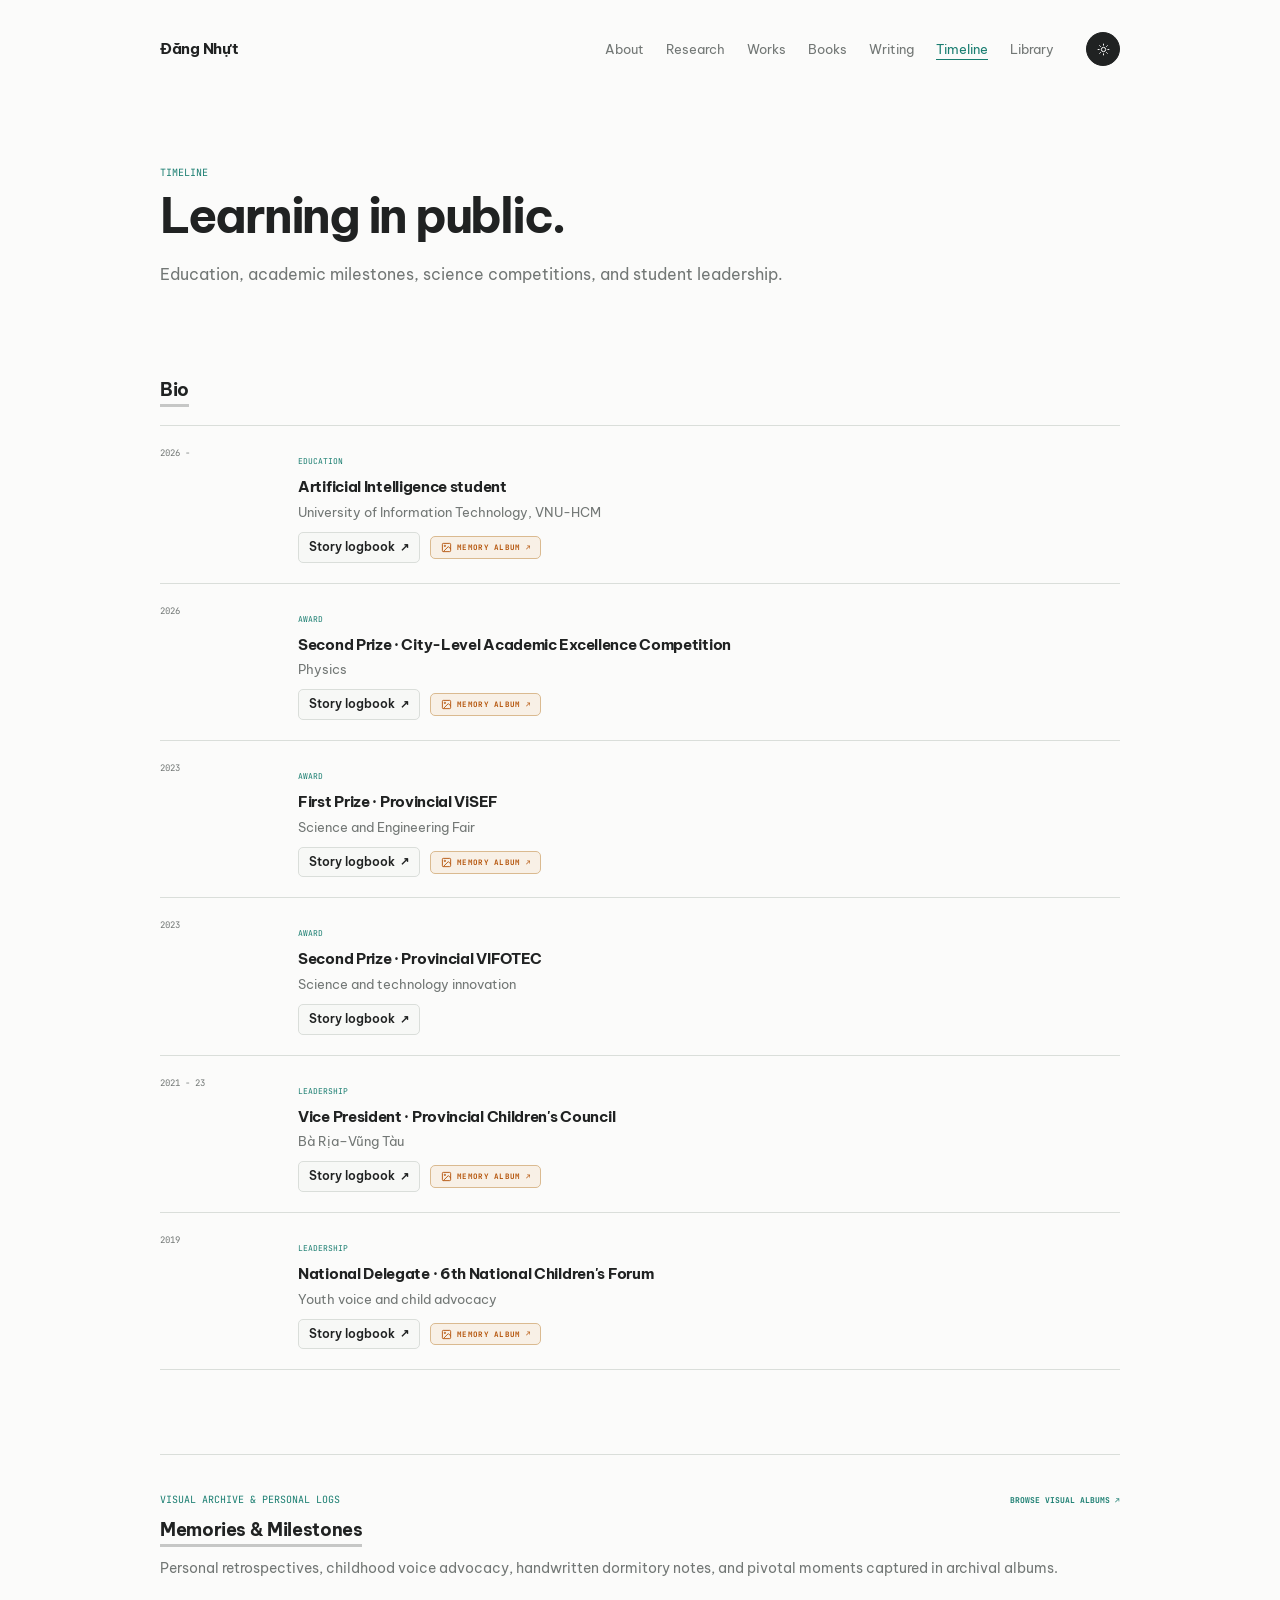
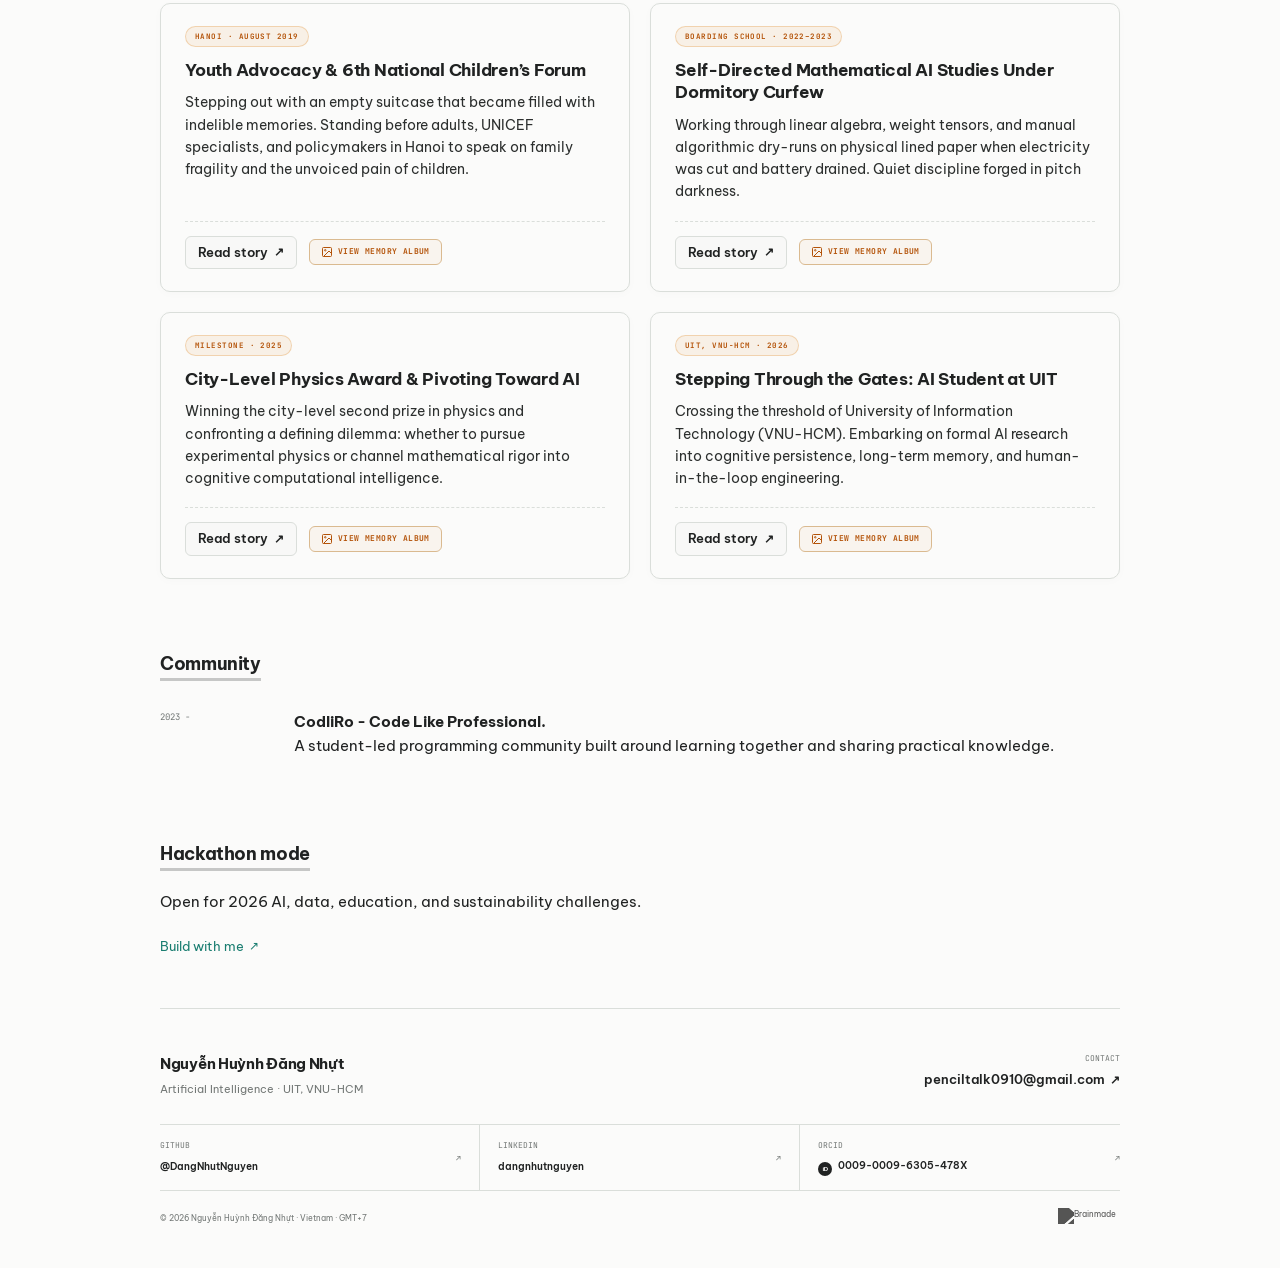
==== commit 7290a132: "Update portfolio content · 2026-10-11 16:04" ====
--- a/activities.html
+++ b/activities.html
@@ -28,12 +28,49 @@
         <section class="section">
           <h2>Bio</h2>
           <div class="timeline-list">
-            <div><time>2026 -</time><div><small>Education</small><h3>Artificial Intelligence student</h3><p>University of Information Technology, VNU-HCM</p></div></div>
-            <div><time>2026</time><div><small>Award</small><h3>Second Prize · City-Level Academic Excellence Competition</h3><p>Physics</p></div></div>
-            <div><time>2023</time><div><small>Award</small><h3>First Prize · Provincial ViSEF</h3><p>Science and Engineering Fair</p></div></div>
-            <div><time>2023</time><div><small>Award</small><h3>Second Prize · Provincial VIFOTEC</h3><p>Science and technology innovation</p></div></div>
-            <div><time>2021 - 23</time><div><small>Leadership</small><h3>Vice President · Provincial Children's Council</h3><p>Bà Rịa–Vũng Tàu</p></div></div>
-            <div><time>2019</time><div><small>Leadership</small><h3>National Delegate · 6th National Children's Forum</h3><p>Youth voice and child advocacy</p></div></div>
+            <div><time>2026 -</time><div><small>Education</small><h3>Artificial Intelligence student</h3><p>University of Information Technology, VNU-HCM</p><div class="timeline-actions"><a class="timeline-action-link" href="writing.html?slug=the-day-i-became-an-ai-student-at-uit">Story logbook <span class="arrow" aria-hidden="true">↗</span></a><a class="timeline-action-link album" href="album-viewer.html?id=uit-first-days-memory-2026"><svg width="11" height="11" viewBox="0 0 24 24" fill="none" stroke="currentColor" stroke-width="2" aria-hidden="true"><rect x="3" y="3" width="18" height="18" rx="2" ry="2"/><circle cx="8.5" cy="8.5" r="1.5"/><polyline points="21 15 16 10 5 21"/></svg> Memory Album <span class="arrow" aria-hidden="true">↗</span></a></div></div></div>
+            <div><time>2026</time><div><small>Award</small><h3>Second Prize · City-Level Academic Excellence Competition</h3><p>Physics</p><div class="timeline-actions"><a class="timeline-action-link" href="writing.html?slug=second-prize-in-physics-and-why-i-still-chose-ai">Story logbook <span class="arrow" aria-hidden="true">↗</span></a><a class="timeline-action-link album" href="album-viewer.html?id=physics-award-to-ai-pivot-2025"><svg width="11" height="11" viewBox="0 0 24 24" fill="none" stroke="currentColor" stroke-width="2" aria-hidden="true"><rect x="3" y="3" width="18" height="18" rx="2" ry="2"/><circle cx="8.5" cy="8.5" r="1.5"/><polyline points="21 15 16 10 5 21"/></svg> Memory Album <span class="arrow" aria-hidden="true">↗</span></a></div></div></div>
+            <div><time>2023</time><div><small>Award</small><h3>First Prize · Provincial ViSEF</h3><p>Science and Engineering Fair</p><div class="timeline-actions"><a class="timeline-action-link" href="writing.html?slug=the-first-line-of-code-that-looked-at-the-sun">Story logbook <span class="arrow" aria-hidden="true">↗</span></a><a class="timeline-action-link album" href="album-viewer.html?id=solar-tracker-circuit-2021"><svg width="11" height="11" viewBox="0 0 24 24" fill="none" stroke="currentColor" stroke-width="2" aria-hidden="true"><rect x="3" y="3" width="18" height="18" rx="2" ry="2"/><circle cx="8.5" cy="8.5" r="1.5"/><polyline points="21 15 16 10 5 21"/></svg> Memory Album <span class="arrow" aria-hidden="true">↗</span></a></div></div></div>
+            <div><time>2023</time><div><small>Award</small><h3>Second Prize · Provincial VIFOTEC</h3><p>Science and technology innovation</p><div class="timeline-actions"><a class="timeline-action-link" href="writing.html?slug=the-first-line-of-code-that-looked-at-the-sun">Story logbook <span class="arrow" aria-hidden="true">↗</span></a></div></div></div>
+            <div><time>2021 - 23</time><div><small>Leadership</small><h3>Vice President · Provincial Children's Council</h3><p>Bà Rịa–Vũng Tàu</p><div class="timeline-actions"><a class="timeline-action-link" href="writing.html?slug=childrens-forum">Story logbook <span class="arrow" aria-hidden="true">↗</span></a><a class="timeline-action-link album" href="album-viewer.html?id=national-children-forum-2019"><svg width="11" height="11" viewBox="0 0 24 24" fill="none" stroke="currentColor" stroke-width="2" aria-hidden="true"><rect x="3" y="3" width="18" height="18" rx="2" ry="2"/><circle cx="8.5" cy="8.5" r="1.5"/><polyline points="21 15 16 10 5 21"/></svg> Memory Album <span class="arrow" aria-hidden="true">↗</span></a></div></div></div>
+            <div><time>2019</time><div><small>Leadership</small><h3>National Delegate · 6th National Children's Forum</h3><p>Youth voice and child advocacy</p><div class="timeline-actions"><a class="timeline-action-link" href="writing.html?slug=childrens-forum">Story logbook <span class="arrow" aria-hidden="true">↗</span></a><a class="timeline-action-link album" href="album-viewer.html?id=national-children-forum-2019"><svg width="11" height="11" viewBox="0 0 24 24" fill="none" stroke="currentColor" stroke-width="2" aria-hidden="true"><rect x="3" y="3" width="18" height="18" rx="2" ry="2"/><circle cx="8.5" cy="8.5" r="1.5"/><polyline points="21 15 16 10 5 21"/></svg> Memory Album <span class="arrow" aria-hidden="true">↗</span></a></div></div></div>
+          </div>
+        </section>
+
+        <section class="section timeline-memories-section">
+          <div class="heading-row">
+            <div>
+              <p class="overline">Visual Archive &amp; Personal Logs</p>
+              <h2>Memories &amp; Milestones</h2>
+            </div>
+            <a class="timeline-view-all-albums" href="album-viewer.html">Browse visual albums <span class="arrow" aria-hidden="true">↗</span></a>
+          </div>
+          <p class="section-lead">Personal retrospectives, childhood voice advocacy, handwritten dormitory notes, and pivotal moments captured in archival albums.</p>
+          <div class="memories-grid timeline-memories-grid">
+            <article class="memory-card">
+              <div class="memory-top-row"><span class="memory-tag-badge">Hà Nội · Tháng 8/2019</span></div>
+              <h3 class="memory-card-title">Đại diện Tiếng nói Trẻ em &amp; Diễn đàn Trẻ em Quốc gia 2019</h3>
+              <p class="memory-narrative">Bước chân ra Hà Nội với chiếc vali rỗng nhưng đong đầy ký ức. Lần đầu tiên đứng trước người lớn, chuyên gia UNICEF và các nhà làm chính sách để nói về vết rạn gia đình và tiếng nói cần được chở che của trẻ em.</p>
+              <div class="memory-actions"><a class="memory-action-btn" href="writing.html?slug=childrens-forum">Đọc câu chuyện <span class="arrow" aria-hidden="true">→</span></a><a class="memory-album-btn" href="album-viewer.html?id=national-children-forum-2019"><svg width="12" height="12" viewBox="0 0 24 24" fill="none" stroke="currentColor" stroke-width="2" aria-hidden="true"><rect x="3" y="3" width="18" height="18" rx="2" ry="2"/><circle cx="8.5" cy="8.5" r="1.5"/><polyline points="21 15 16 10 5 21"/></svg> Xem Memory Album</a></div>
+            </article>
+            <article class="memory-card">
+              <div class="memory-top-row"><span class="memory-tag-badge">Ký túc xá · 2022–2023</span></div>
+              <h3 class="memory-card-title">Tự Học Toán &amp; Nền Tảng AI Trong Ký Túc Xá Giờ Giới Nghiêm</h3>
+              <p class="memory-narrative">Giải tích ma trận, tensor trọng số và tự chạy tay từng bước thuật toán trên giấy tập khi ký túc xá cúp điện và cạn kiệt pin. Nơi sự tĩnh lặng và tính kiên định được mài giũa.</p>
+              <div class="memory-actions"><a class="memory-action-btn" href="writing.html?slug=learning-ai-at-boarding-school">Đọc câu chuyện <span class="arrow" aria-hidden="true">→</span></a><a class="memory-album-btn" href="album-viewer.html?id=boarding-school-curfew-study-2022-2023"><svg width="12" height="12" viewBox="0 0 24 24" fill="none" stroke="currentColor" stroke-width="2" aria-hidden="true"><rect x="3" y="3" width="18" height="18" rx="2" ry="2"/><circle cx="8.5" cy="8.5" r="1.5"/><polyline points="21 15 16 10 5 21"/></svg> Xem Memory Album</a></div>
+            </article>
+            <article class="memory-card">
+              <div class="memory-top-row"><span class="memory-tag-badge">Dấu mốc · 2025</span></div>
+              <h3 class="memory-card-title">Giải Nhì Vật Lý Thành Phố &amp; Bước Rẽ Sang Trí Tuệ Nhân Tạo</h3>
+              <p class="memory-narrative">Đạt Giải Nhì học sinh giỏi Vật lý cấp thành phố và câu hỏi bước ngoặt: tiếp tục với vật lý thực nghiệm hay chuyển toàn bộ tư duy toán học sang xây dựng các hệ thống trí tuệ nhân tạo.</p>
+              <div class="memory-actions"><a class="memory-action-btn" href="writing.html?slug=second-prize-in-physics-and-why-i-still-chose-ai">Đọc câu chuyện <span class="arrow" aria-hidden="true">→</span></a><a class="memory-album-btn" href="album-viewer.html?id=physics-award-to-ai-pivot-2025"><svg width="12" height="12" viewBox="0 0 24 24" fill="none" stroke="currentColor" stroke-width="2" aria-hidden="true"><rect x="3" y="3" width="18" height="18" rx="2" ry="2"/><circle cx="8.5" cy="8.5" r="1.5"/><polyline points="21 15 16 10 5 21"/></svg> Xem Memory Album</a></div>
+            </article>
+            <article class="memory-card">
+              <div class="memory-top-row"><span class="memory-tag-badge">UIT, ĐHQG-HCM · 2026</span></div>
+              <h3 class="memory-card-title">Ngày Trở Thành Sinh Viên Trí Tuệ Nhân Tạo tại UIT</h3>
+              <p class="memory-narrative">Chính thức bước qua cổng Trường Đại học Công nghệ Thông tin (ĐHQG TP.HCM). Bắt đầu hành trình nghiên cứu AI chính quy về trí nhớ máy học dài hạn và tương tác người–máy.</p>
+              <div class="memory-actions"><a class="memory-action-btn" href="writing.html?slug=the-day-i-became-an-ai-student-at-uit">Đọc câu chuyện <span class="arrow" aria-hidden="true">→</span></a><a class="memory-album-btn" href="album-viewer.html?id=uit-first-days-memory-2026"><svg width="12" height="12" viewBox="0 0 24 24" fill="none" stroke="currentColor" stroke-width="2" aria-hidden="true"><rect x="3" y="3" width="18" height="18" rx="2" ry="2"/><circle cx="8.5" cy="8.5" r="1.5"/><polyline points="21 15 16 10 5 21"/></svg> Xem Memory Album</a></div>
+            </article>
           </div>
         </section>
 
--- a/css/styles.css
+++ b/css/styles.css
@@ -328,6 +328,75 @@
   border-bottom: 1px solid var(--line);
 }
 .timeline-list h3 { margin-top: 4px; font-size: 15px; }
+.timeline-actions {
+  display: flex;
+  align-items: center;
+  gap: 10px;
+  flex-wrap: wrap;
+  margin-top: 10px;
+}
+.timeline-action-link {
+  display: inline-flex;
+  align-items: center;
+  gap: 5px;
+  font-family: var(--sans);
+  font-size: 12px;
+  font-weight: 600;
+  padding: 4px 10px;
+  border-radius: 5px;
+  border: 1px solid var(--line);
+  background: color-mix(in srgb, var(--line) 12%, var(--page));
+  color: var(--text);
+  text-decoration: none;
+  transition: all 150ms ease;
+}
+.timeline-action-link:hover {
+  background: var(--accent);
+  border-color: var(--accent);
+  color: #fff;
+}
+.timeline-action-link.album {
+  font-family: var(--mono);
+  font-size: 7.5px;
+  font-weight: 700;
+  text-transform: uppercase;
+  letter-spacing: .04em;
+  border-color: color-mix(in srgb, #d97706 35%, var(--line));
+  background: color-mix(in srgb, #d97706 8%, var(--page));
+  color: #b45309;
+}
+:root[data-theme="dark"] .timeline-action-link.album {
+  color: #fde68a;
+  border-color: rgba(251, 191, 36, 0.35);
+  background: color-mix(in srgb, #fbbf24 8%, var(--page));
+}
+.timeline-action-link.album:hover {
+  background: #d97706;
+  border-color: #d97706;
+  color: #fff;
+}
+:root[data-theme="dark"] .timeline-action-link.album:hover {
+  background: #b45309;
+  border-color: #fbbf24;
+}
+
+.timeline-memories-section {
+  margin-top: 48px;
+  padding-top: 36px;
+  border-top: 1px solid var(--line);
+}
+.timeline-view-all-albums {
+  font-family: var(--mono);
+  font-size: 8px;
+  font-weight: 700;
+  text-transform: uppercase;
+  color: var(--accent);
+  text-decoration: none;
+}
+.timeline-view-all-albums:hover {
+  text-decoration: underline;
+}
+
 .library-list > div {
   display: grid;
   grid-template-columns: 46px 1fr;
@@ -824,8 +893,2324 @@
   .footer-bottom { align-items: flex-start; flex-direction: column; gap: 14px; }
 }
 
+/* ==========================================================================
+   ENHANCED RESEARCH WORKS (Studies, Papers, Code & Explanations)
+   ========================================================================== */
+.research-works-list {
+  display: flex;
+  flex-direction: column;
+  gap: 28px;
+  margin-top: 24px;
+}
+.research-work-card {
+  padding: 26px 28px;
+  border: 1px solid var(--line);
+  border-radius: 8px;
+  background: color-mix(in srgb, var(--line) 12%, var(--page));
+  transition: border-color 180ms ease, box-shadow 180ms ease;
+}
+.research-work-card:hover {
+  border-color: color-mix(in srgb, var(--accent) 50%, var(--line));
+  box-shadow: 0 4px 20px rgba(0, 0, 0, 0.04);
+}
+.research-work-header {
+  display: flex;
+  align-items: flex-start;
+  justify-content: space-between;
+  gap: 16px;
+  margin-bottom: 12px;
+}
+.research-work-meta {
+  display: flex;
+  align-items: center;
+  gap: 10px;
+  margin-bottom: 8px;
+}
+.research-status {
+  display: inline-block;
+  font-family: var(--mono);
+  font-size: 8px;
+  font-weight: 700;
+  text-transform: uppercase;
+  letter-spacing: .06em;
+  padding: 3px 8px;
+  border-radius: 999px;
+  background: color-mix(in srgb, var(--accent) 15%, transparent);
+  color: var(--accent);
+  border: 1px solid color-mix(in srgb, var(--accent) 30%, transparent);
+}
+.research-period {
+  font-family: var(--mono);
+  font-size: 8px;
+  color: var(--muted);
+}
+.research-work-title {
+  margin: 0;
+  font-size: 19px;
+  font-weight: 680;
+  letter-spacing: -.02em;
+  line-height: 1.35;
+}
+.research-work-abstract {
+  margin: 0 0 16px;
+  color: var(--text);
+  font-size: 14.5px;
+  line-height: 1.68;
+}
+.research-explanation {
+  margin: 16px 0;
+  padding: 14px 18px;
+  border-left: 3px solid var(--accent);
+  background: color-mix(in srgb, var(--accent) 6%, var(--page));
+  border-radius: 0 6px 6px 0;
+  font-size: 13.5px;
+  line-height: 1.65;
+}
+.research-explanation strong {
+  display: block;
+  margin-bottom: 6px;
+  color: var(--accent);
+  font-size: 11.5px;
+  text-transform: uppercase;
+  letter-spacing: .04em;
+  font-family: var(--mono);
+}
+.research-explanation p {
+  margin: 0;
+  color: var(--text);
+}
+.research-work-footer {
+  display: flex;
+  align-items: center;
+  justify-content: space-between;
+  gap: 16px;
+  margin-top: 18px;
+  padding-top: 14px;
+  border-top: 1px solid var(--line);
+  flex-wrap: wrap;
+}
+.research-tags {
+  display: flex;
+  flex-wrap: wrap;
+  gap: 6px;
+}
+.tag-badge {
+  font-family: var(--mono);
+  font-size: 7.5px;
+  padding: 2px 7px;
+  border-radius: 4px;
+  background: color-mix(in srgb, var(--line) 35%, transparent);
+  color: var(--muted);
+}
+.research-links {
+  display: flex;
+  align-items: center;
+  gap: 12px;
+  flex-wrap: wrap;
+}
+.research-link-btn {
+  display: inline-flex;
+  align-items: center;
+  gap: 5px;
+  font-size: 12px;
+  font-weight: 600;
+  color: var(--accent);
+  transition: opacity 150ms ease;
+}
+.research-link-btn:hover {
+  text-decoration: underline;
+  text-underline-offset: 4px;
+}
+
+/* ==========================================================================
+   ENHANCED VISUAL LIBRARY (Covers, Reflections & Reading Space)
+   ========================================================================== */
+.section-lead {
+  color: var(--muted);
+  font-size: 14px;
+  margin: -6px 0 24px;
+  line-height: 1.6;
+}
+.library-shelf-grid {
+  display: grid;
+  grid-template-columns: repeat(2, minmax(0, 1fr));
+  gap: 24px;
+  margin-bottom: 40px;
+}
+.library-card {
+  display: flex;
+  flex-direction: column;
+  border: 1px solid var(--line);
+  border-radius: 8px;
+  background: color-mix(in srgb, var(--line) 10%, var(--page));
+  overflow: hidden;
+  transition: transform 180ms ease, border-color 180ms ease;
+}
+.library-card:hover {
+  border-color: color-mix(in srgb, var(--accent) 45%, var(--line));
+  transform: translateY(-2px);
+}
+.library-cover-wrap {
+  position: relative;
+  height: 200px;
+  overflow: hidden;
+  background: #0d0f12;
+  display: flex;
+  align-items: center;
+  justify-content: center;
+}
+.library-cover {
+  width: 100%;
+  height: 100%;
+  object-fit: cover;
+  transition: transform 300ms ease;
+}
+.library-card:hover .library-cover {
+  transform: scale(1.03);
+}
+.library-status-pill {
+  position: absolute;
+  top: 12px;
+  right: 12px;
+  font-family: var(--mono);
+  font-size: 7.5px;
+  font-weight: 700;
+  text-transform: uppercase;
+  letter-spacing: .06em;
+  padding: 3px 9px;
+  border-radius: 999px;
+  background: rgba(0, 0, 0, 0.7);
+  backdrop-filter: blur(4px);
+  color: #fff;
+  border: 1px solid rgba(255, 255, 255, 0.2);
+}
+.library-content {
+  padding: 20px 22px;
+  display: flex;
+  flex-direction: column;
+  flex: 1;
+}
+.library-card-eyebrow {
+  display: flex;
+  justify-content: space-between;
+  align-items: center;
+  margin-bottom: 6px;
+  font-family: var(--mono);
+  font-size: 8px;
+  text-transform: uppercase;
+  color: var(--accent);
+}
+.library-title {
+  margin: 0 0 4px;
+  font-size: 17px;
+  font-weight: 680;
+  line-height: 1.35;
+  letter-spacing: -.02em;
+}
+.library-author {
+  margin: 0 0 12px;
+  font-size: 13px;
+  color: var(--muted);
+  font-style: italic;
+}
+.library-quote {
+  margin: 0 0 14px;
+  padding: 8px 12px;
+  border-left: 2px solid var(--accent);
+  background: color-mix(in srgb, var(--accent) 5%, var(--page));
+  font-family: var(--serif);
+  font-size: 12.5px;
+  font-style: italic;
+  line-height: 1.55;
+  color: color-mix(in srgb, var(--text) 90%, var(--muted));
+}
+.library-thoughts {
+  margin-top: auto;
+  padding: 12px 14px;
+  border-radius: 6px;
+  background: color-mix(in srgb, var(--line) 24%, var(--page));
+  font-size: 13px;
+  line-height: 1.6;
+}
+.thoughts-label {
+  display: block;
+  font-family: var(--mono);
+  font-size: 8.5px;
+  font-weight: 700;
+  text-transform: uppercase;
+  letter-spacing: .05em;
+  color: var(--accent);
+  margin-bottom: 4px;
+}
+.library-thoughts p {
+  margin: 0;
+  color: var(--text);
+}
+.library-link-wrap {
+  margin-top: 14px;
+  padding-top: 10px;
+  border-top: 1px solid var(--line);
+  font-size: 12px;
+  font-weight: 600;
+  color: var(--accent);
+}
+
+/* ==========================================================================
+   LOGBOOK THOUGHTS & TIME BADGES
+   ========================================================================== */
+.writing-card-thought {
+  margin: 4px 0 6px;
+  font-size: 12.5px;
+  font-style: italic;
+  color: color-mix(in srgb, var(--accent) 80%, var(--text));
+  line-height: 1.5;
+}
+.writing-card-date {
+  font-family: var(--mono);
+  font-size: 8px;
+  color: var(--muted);
+  text-transform: uppercase;
+}
+
+/* ==========================================================================
+   RESEARCH DOSSIER & DETAIL PAGE STYLES
+   ========================================================================== */
+.research-title-link {
+  color: inherit;
+  transition: color 150ms ease;
+}
+.research-title-link:hover {
+  color: var(--accent);
+}
+.research-dossier-btn {
+  display: inline-flex;
+  align-items: center;
+  gap: 6px;
+  font-size: 12.5px;
+  font-weight: 650;
+  color: var(--page);
+  background: var(--accent);
+  padding: 6px 14px;
+  border-radius: 6px;
+  transition: opacity 150ms ease, transform 150ms ease;
+}
+.research-dossier-btn:hover {
+  opacity: 0.9;
+  transform: translateY(-1px);
+}
+.research-detail-container {
+  padding-bottom: 30px;
+}
+.research-detail-header {
+  margin: 16px 0 32px;
+  padding-bottom: 24px;
+  border-bottom: 1px solid var(--line);
+}
+.research-detail-title {
+  font-size: 28px;
+  font-weight: 700;
+  letter-spacing: -.03em;
+  line-height: 1.3;
+  margin: 12px 0 16px;
+}
+.research-detail-tags {
+  display: flex;
+  flex-wrap: wrap;
+  gap: 8px;
+  margin-bottom: 20px;
+}
+.research-detail-actions {
+  display: flex;
+  flex-wrap: wrap;
+  gap: 12px;
+  margin-top: 18px;
+}
+.research-link-btn.primary {
+  background: var(--accent);
+  color: var(--page);
+  padding: 6px 14px;
+  border-radius: 6px;
+}
+.research-detail-section {
+  margin: 32px 0;
+}
+.research-detail-section h3 {
+  font-size: 18px;
+  font-weight: 680;
+  letter-spacing: -.02em;
+  margin: 0 0 14px;
+  color: var(--text);
+}
+.research-abstract-box,
+.research-theory-box,
+.research-results-box {
+  padding: 18px 22px;
+  border-radius: 8px;
+  background: color-mix(in srgb, var(--line) 14%, var(--page));
+  border: 1px solid var(--line);
+  line-height: 1.7;
+}
+.research-theory-box {
+  border-left: 3px solid var(--accent);
+}
+.research-results-box {
+  background: color-mix(in srgb, var(--accent) 7%, var(--page));
+  border-color: color-mix(in srgb, var(--accent) 30%, var(--line));
+}
+.research-related-grid {
+  display: grid;
+  grid-template-columns: repeat(auto-fill, minmax(280px, 1fr));
+  gap: 16px;
+  margin-top: 14px;
+}
+.research-related-card {
+  display: flex;
+  align-items: center;
+  justify-content: space-between;
+  gap: 14px;
+  padding: 14px 18px;
+  border: 1px solid var(--line);
+  border-radius: 8px;
+  background: color-mix(in srgb, var(--line) 8%, var(--page));
+  transition: border-color 150ms ease, transform 150ms ease;
+}
+.research-related-card:hover {
+  border-color: var(--accent);
+  transform: translateY(-2px);
+}
+.research-related-index {
+  font-family: var(--mono);
+  font-size: 8.5px;
+  text-transform: uppercase;
+  color: var(--accent);
+  white-space: nowrap;
+}
+.research-related-body h4 {
+  margin: 0 0 3px;
+  font-size: 13.5px;
+  font-weight: 600;
+  line-height: 1.4;
+}
+.research-related-body p {
+  margin: 0;
+  font-size: 11.5px;
+  color: var(--muted);
+}
+
+/* ==========================================================================
+   RESEARCH INTERESTS & PROJECTS & EXPLORATIONS STYLES
+   ========================================================================== */
+
+/* 1. RESEARCH INTERESTS SECTION */
+.writing-interests-section {
+  margin: 16px 0 36px;
+  padding: 24px 28px;
+  border-radius: 12px;
+  border: 1px solid var(--line);
+  background: color-mix(in srgb, var(--line) 6%, var(--page));
+  box-shadow: 0 2px 12px rgba(0, 0, 0, 0.02);
+}
+.writing-interests-header {
+  margin-bottom: 12px;
+}
+.writing-interests-header .overline {
+  font-family: var(--mono);
+  font-size: 8px;
+  font-weight: 700;
+  text-transform: uppercase;
+  letter-spacing: .08em;
+  color: var(--accent);
+  margin-bottom: 4px;
+}
+.writing-interests-title {
+  margin: 0 0 8px;
+  font-size: 20px;
+  font-weight: 700;
+  letter-spacing: -.02em;
+  color: var(--text);
+}
+.writing-interests-body {
+  font-size: 15px;
+  line-height: 1.7;
+  color: color-mix(in srgb, var(--text) 88%, var(--muted));
+  margin: 0;
+}
+
+/* 2. PROJECTS & EXPLORATIONS SECTION */
+.writing-explorations-section {
+  margin: 0 0 48px;
+}
+.writing-explorations-header {
+  margin-bottom: 18px;
+  padding-bottom: 16px;
+  border-bottom: 1px solid var(--line);
+}
+.writing-explorations-header .overline {
+  font-family: var(--mono);
+  font-size: 8px;
+  font-weight: 700;
+  text-transform: uppercase;
+  letter-spacing: .08em;
+  color: var(--accent);
+  margin-bottom: 4px;
+}
+.writing-explorations-title {
+  margin: 0 0 6px;
+  font-size: clamp(22px, 3vw, 28px);
+  font-weight: 700;
+  letter-spacing: -.025em;
+  color: var(--text);
+}
+.writing-explorations-lead {
+  margin: 0;
+  font-size: 14.5px;
+  line-height: 1.6;
+  color: var(--muted);
+  max-width: 660px;
+}
+.explorations-grid {
+  display: grid;
+  grid-template-columns: repeat(2, 1fr);
+  gap: 20px;
+  margin-top: 16px;
+}
+.exploration-card {
+  display: flex;
+  flex-direction: column;
+  padding: 20px 22px;
+  border-radius: 10px;
+  border: 1px solid var(--line);
+  background: var(--page);
+  box-shadow: 0 2px 10px rgba(0, 0, 0, 0.02);
+  transition: border-color 160ms ease, transform 160ms ease, box-shadow 160ms ease;
+}
+:root[data-theme="dark"] .exploration-card {
+  background: color-mix(in srgb, var(--line) 8%, var(--page));
+  box-shadow: 0 4px 16px rgba(0, 0, 0, 0.2);
+}
+.exploration-card:hover {
+  border-color: color-mix(in srgb, var(--accent) 45%, var(--line));
+  transform: translateY(-2px);
+  box-shadow: 0 6px 18px rgba(0, 0, 0, 0.05);
+}
+.exploration-top-row {
+  display: flex;
+  align-items: center;
+  justify-content: space-between;
+  gap: 12px;
+  margin-bottom: 10px;
+}
+.exploration-status-badge {
+  display: inline-flex;
+  align-items: center;
+  gap: 6px;
+  font-family: var(--mono);
+  font-size: 7.5px;
+  font-weight: 700;
+  text-transform: uppercase;
+  letter-spacing: .06em;
+  padding: 3px 8px;
+  border-radius: 999px;
+  border: 1px solid var(--line);
+  background: color-mix(in srgb, var(--line) 15%, var(--page));
+  color: var(--muted);
+}
+.exploration-status-badge.status-in-progress {
+  border-color: color-mix(in srgb, var(--accent) 30%, transparent);
+  background: color-mix(in srgb, var(--accent) 10%, var(--page));
+  color: var(--accent);
+}
+.exploration-status-badge.status-completed {
+  border-color: color-mix(in srgb, #2e7d32 25%, transparent);
+  background: color-mix(in srgb, #2e7d32 8%, var(--page));
+  color: #2e7d32;
+}
+:root[data-theme="dark"] .exploration-status-badge.status-completed {
+  color: #81c784;
+  background: color-mix(in srgb, #81c784 12%, var(--page));
+}
+.exploration-status-badge.status-paused {
+  border-color: color-mix(in srgb, #d97706 25%, transparent);
+  background: color-mix(in srgb, #d97706 8%, var(--page));
+  color: #d97706;
+}
+.exploration-card-title {
+  margin: 0 0 8px;
+  font-size: 16.5px;
+  font-weight: 700;
+  line-height: 1.35;
+  letter-spacing: -.015em;
+  color: var(--text);
+}
+.exploration-problem {
+  margin: 0 0 16px;
+  font-size: 13.5px;
+  line-height: 1.6;
+  color: color-mix(in srgb, var(--text) 85%, var(--muted));
+  flex: 1;
+}
+.exploration-actions {
+  display: flex;
+  align-items: center;
+  gap: 12px;
+  flex-wrap: wrap;
+  margin-top: auto;
+  padding-top: 12px;
+  border-top: 1px dashed var(--line);
+}
+.exploration-action-btn {
+  display: inline-flex;
+  align-items: center;
+  gap: 6px;
+  font-family: var(--sans);
+  font-size: 12.5px;
+  font-weight: 600;
+  padding: 5px 12px;
+  border-radius: 6px;
+  border: 1px solid var(--line);
+  background: color-mix(in srgb, var(--line) 10%, var(--page));
+  color: var(--text);
+  text-decoration: none;
+  transition: all 150ms ease;
+}
+.exploration-action-btn:hover {
+  background: var(--accent);
+  border-color: var(--accent);
+  color: #fff;
+}
+.exploration-album-btn {
+  display: inline-flex;
+  align-items: center;
+  gap: 5px;
+  font-family: var(--mono);
+  font-size: 8px;
+  font-weight: 700;
+  text-transform: uppercase;
+  letter-spacing: .05em;
+  padding: 5px 10px;
+  border-radius: 6px;
+  border: 1px solid var(--line);
+  background: var(--page);
+  color: var(--muted);
+  text-decoration: none;
+  cursor: pointer;
+  transition: all 150ms ease;
+}
+.exploration-album-btn:hover {
+  border-color: var(--accent);
+  color: var(--accent);
+}
+
+/* 2b. MEMORIES & MILESTONES SECTION */
+.writing-memories-section {
+  margin: 0 0 54px;
+}
+.writing-memories-header {
+  margin-bottom: 18px;
+  padding-bottom: 16px;
+  border-bottom: 1px solid var(--line);
+}
+.writing-memories-header .overline {
+  font-family: var(--mono);
+  font-size: 8px;
+  font-weight: 700;
+  text-transform: uppercase;
+  letter-spacing: .08em;
+  color: #d97706;
+  margin-bottom: 4px;
+}
+:root[data-theme="dark"] .writing-memories-header .overline {
+  color: #fbbf24;
+}
+.writing-memories-title {
+  margin: 0 0 6px;
+  font-size: clamp(22px, 3vw, 28px);
+  font-weight: 700;
+  letter-spacing: -.025em;
+  color: var(--text);
+}
+.writing-memories-lead {
+  margin: 0;
+  font-size: 14.5px;
+  line-height: 1.6;
+  color: var(--muted);
+  max-width: 660px;
+}
+.memories-grid {
+  display: grid;
+  grid-template-columns: repeat(2, 1fr);
+  gap: 20px;
+  margin-top: 16px;
+}
+.memory-card {
+  display: flex;
+  flex-direction: column;
+  padding: 22px 24px;
+  border-radius: 10px;
+  border: 1px solid var(--line);
+  background: var(--page);
+  box-shadow: 0 2px 10px rgba(0, 0, 0, 0.02);
+  transition: border-color 160ms ease, transform 160ms ease, box-shadow 160ms ease;
+  position: relative;
+}
+:root[data-theme="dark"] .memory-card {
+  background: color-mix(in srgb, var(--line) 8%, var(--page));
+  box-shadow: 0 4px 16px rgba(0, 0, 0, 0.2);
+}
+.memory-card:hover {
+  border-color: color-mix(in srgb, #d97706 45%, var(--line));
+  transform: translateY(-2px);
+  box-shadow: 0 6px 18px rgba(0, 0, 0, 0.05);
+}
+:root[data-theme="dark"] .memory-card:hover {
+  border-color: color-mix(in srgb, #fbbf24 45%, var(--line));
+}
+.memory-top-row {
+  display: flex;
+  align-items: center;
+  justify-content: space-between;
+  gap: 12px;
+  margin-bottom: 12px;
+}
+.memory-tag-badge {
+  display: inline-flex;
+  align-items: center;
+  gap: 6px;
+  font-family: var(--mono);
+  font-size: 7.5px;
+  font-weight: 700;
+  text-transform: uppercase;
+  letter-spacing: .06em;
+  padding: 3px 9px;
+  border-radius: 999px;
+  border: 1px solid color-mix(in srgb, #d97706 25%, transparent);
+  background: color-mix(in srgb, #d97706 8%, var(--page));
+  color: #b45309;
+}
+:root[data-theme="dark"] .memory-tag-badge {
+  color: #fde68a;
+  border-color: rgba(251, 191, 36, 0.3);
+  background: color-mix(in srgb, #fbbf24 10%, var(--page));
+}
+.memory-card-title {
+  margin: 0 0 10px;
+  font-size: 16.5px;
+  font-weight: 700;
+  line-height: 1.35;
+  letter-spacing: -.015em;
+  color: var(--text);
+}
+.memory-narrative {
+  margin: 0 0 18px;
+  font-size: 13.5px;
+  line-height: 1.65;
+  color: color-mix(in srgb, var(--text) 85%, var(--muted));
+  flex: 1;
+}
+.memory-actions {
+  display: flex;
+  align-items: center;
+  gap: 12px;
+  flex-wrap: wrap;
+  margin-top: auto;
+  padding-top: 14px;
+  border-top: 1px dashed var(--line);
+}
+.memory-action-btn {
+  display: inline-flex;
+  align-items: center;
+  gap: 6px;
+  font-family: var(--sans);
+  font-size: 12.5px;
+  font-weight: 600;
+  padding: 5px 12px;
+  border-radius: 6px;
+  border: 1px solid var(--line);
+  background: color-mix(in srgb, var(--line) 10%, var(--page));
+  color: var(--text);
+  text-decoration: none;
+  transition: all 150ms ease;
+}
+.memory-action-btn:hover {
+  background: #d97706;
+  border-color: #d97706;
+  color: #fff;
+}
+:root[data-theme="dark"] .memory-action-btn:hover {
+  background: #b45309;
+  border-color: #d97706;
+}
+.memory-album-btn {
+  display: inline-flex;
+  align-items: center;
+  gap: 5px;
+  font-family: var(--mono);
+  font-size: 8px;
+  font-weight: 700;
+  text-transform: uppercase;
+  letter-spacing: .05em;
+  padding: 5px 11px;
+  border-radius: 6px;
+  border: 1px solid color-mix(in srgb, #d97706 35%, var(--line));
+  background: color-mix(in srgb, #d97706 5%, var(--page));
+  color: #b45309;
+  text-decoration: none;
+  cursor: pointer;
+  transition: all 150ms ease;
+}
+:root[data-theme="dark"] .memory-album-btn {
+  color: #fde68a;
+  border-color: rgba(251, 191, 36, 0.35);
+  background: color-mix(in srgb, #fbbf24 6%, var(--page));
+}
+.memory-album-btn:hover {
+  border-color: #d97706;
+  background: #d97706;
+  color: #fff;
+}
+:root[data-theme="dark"] .memory-album-btn:hover {
+  border-color: #fbbf24;
+  background: #b45309;
+  color: #fff;
+}
+
+@media (max-width: 768px) {
+  .memories-grid {
+    grid-template-columns: 1fr;
+    gap: 16px;
+  }
+}
+
+/* ==========================================================================
+   PAGES & MOMENTS: VISUAL ARCHIVE & NOTEBOOK VIEWER STYLES
+   ========================================================================== */
+
+.album-viewer-container {
+  width: min(1040px, calc(100% - 48px));
+}
+
+.album-standalone-wrap {
+  width: 100%;
+  margin: 16px 0 60px;
+}
+
+.album-viewer-catalog-top {
+  margin-bottom: 28px;
+  padding-bottom: 24px;
+  border-bottom: 1px solid var(--line);
+}
+.album-viewer-catalog-top-row {
+  display: flex;
+  align-items: center;
+  justify-content: space-between;
+  gap: 16px;
+  margin-bottom: 18px;
+  flex-wrap: wrap;
+}
+.album-viewer-catalog-title-box .overline {
+  font-family: var(--mono);
+  font-size: 8.5px;
+  font-weight: 700;
+  text-transform: uppercase;
+  letter-spacing: .08em;
+  color: var(--accent);
+  margin-bottom: 6px;
+}
+.album-viewer-catalog-heading {
+  margin: 0 0 10px;
+  font-size: clamp(24px, 4vw, 32px);
+  font-weight: 700;
+  letter-spacing: -.025em;
+  color: var(--text);
+}
+.album-viewer-catalog-desc {
+  margin: 0;
+  font-size: 14.5px;
+  line-height: 1.65;
+  color: var(--muted);
+  max-width: 720px;
+}
+
+.album-reader-nav-links {
+  display: flex;
+  align-items: center;
+  gap: 12px;
+  flex-wrap: wrap;
+}
+.album-reader-back-writing {
+  display: inline-flex;
+  align-items: center;
+  gap: 6px;
+  font-family: var(--sans);
+  font-size: 12.5px;
+  font-weight: 600;
+  color: var(--muted);
+  text-decoration: none;
+  transition: color 150ms ease;
+}
+.album-reader-back-writing:hover {
+  color: var(--accent);
+}
+.album-reader-header-right {
+  display: flex;
+  align-items: center;
+  gap: 12px;
+  flex-wrap: wrap;
+}
+
+.album-catalog-lang-toggle,
+.album-reader-lang-toggle {
+  display: inline-flex;
+  align-items: center;
+  gap: 2px;
+  padding: 2px;
+  border-radius: 999px;
+  border: 1px solid var(--line);
+  background: color-mix(in srgb, var(--line) 15%, var(--page));
+}
+.album-lang-btn {
+  min-width: 32px;
+  height: 25px;
+  padding: 0 8px;
+  border: none;
+  border-radius: 999px;
+  background: transparent;
+  color: var(--muted);
+  font-family: var(--mono);
+  font-size: 8px;
+  font-weight: 700;
+  letter-spacing: .06em;
+  cursor: pointer;
+  transition: all 140ms ease;
+}
+.album-lang-btn:hover {
+  color: var(--text);
+}
+.album-lang-btn.is-active {
+  background: var(--text);
+  color: var(--page);
+  box-shadow: 0 1px 3px rgba(0, 0, 0, 0.15);
+}
+
+/* 1. CATALOG VIEW: LƯỚI BÌA ALBUM */
+.album-catalog-wrap {
+  margin: 10px 0 35px;
+}
+
+.album-catalog-toolbar {
+  display: flex;
+  flex-direction: column;
+  gap: 14px;
+  margin-bottom: 24px;
+}
+
+.album-search-box {
+  position: relative;
+  width: 100%;
+}
+
+.album-search-input {
+  width: 100%;
+  padding: 10px 14px 10px 36px;
+  font-family: var(--sans);
+  font-size: 13.5px;
+  border-radius: 8px;
+  border: 1px solid var(--line);
+  background: color-mix(in srgb, var(--line) 8%, var(--page));
+  color: var(--text);
+  outline: none;
+  transition: border-color 150ms ease, background-color 150ms ease;
+}
+
+.album-search-input:focus {
+  border-color: var(--accent);
+  background: var(--page);
+}
+
+.album-search-icon {
+  position: absolute;
+  left: 12px;
+  top: 50%;
+  transform: translateY(-50%);
+  color: var(--muted);
+  display: flex;
+  align-items: center;
+  justify-content: center;
+  pointer-events: none;
+}
+
+.album-empty-state {
+  display: flex;
+  flex-direction: column;
+  align-items: center;
+  justify-content: center;
+  gap: 12px;
+  padding: 48px 24px;
+  border-radius: 10px;
+  border: 1px dashed var(--line);
+  background: color-mix(in srgb, var(--line) 6%, var(--page));
+  color: var(--muted);
+  text-align: center;
+  margin: 20px 0;
+}
+.album-empty-state svg {
+  color: var(--muted);
+  opacity: 0.6;
+}
+.album-empty-state p {
+  margin: 0;
+  font-size: 14px;
+  max-width: 420px;
+}
+
+.album-catalog-filter-bar {
+  display: flex;
+  align-items: center;
+  gap: 8px;
+  flex-wrap: wrap;
+}
+
+.album-catalog-pill {
+  font-family: var(--sans);
+  font-size: 13px;
+  font-weight: 500;
+  padding: 6px 14px;
+  border-radius: 999px;
+  border: 1px solid var(--line);
+  background: var(--page);
+  color: var(--muted);
+  cursor: pointer;
+  transition: all 160ms cubic-bezier(0.16, 1, 0.3, 1);
+}
+.album-catalog-pill:hover {
+  border-color: var(--accent);
+  color: var(--text);
+}
+.album-catalog-pill.is-active {
+  background: color-mix(in srgb, var(--accent) 12%, var(--page));
+  border-color: var(--accent);
+  color: var(--accent);
+  font-weight: 600;
+}
+
+/* Lưới album 2 cột Desktop, 1 cột Mobile */
+.album-catalog-grid {
+  display: grid;
+  grid-template-columns: repeat(2, 1fr);
+  gap: 24px;
+}
+
+.album-cover-card {
+  display: flex;
+  flex-direction: column;
+  background: var(--page);
+  border-radius: 12px;
+  border: 1px solid var(--line);
+  overflow: hidden;
+  box-shadow: 0 4px 20px rgba(0, 0, 0, 0.03);
+  cursor: pointer;
+  transition: transform 220ms ease, box-shadow 220ms ease, border-color 200ms ease;
+}
+:root[data-theme="dark"] .album-cover-card {
+  box-shadow: 0 6px 24px rgba(0, 0, 0, 0.28);
+}
+.album-cover-card:hover {
+  transform: translateY(-3px);
+  border-color: color-mix(in srgb, var(--accent) 50%, var(--line));
+  box-shadow: 0 10px 28px rgba(0, 0, 0, 0.07);
+}
+
+.album-cover-frame {
+  position: relative;
+  width: 100%;
+  aspect-ratio: 16 / 10;
+  background: #0f1217;
+  overflow: hidden;
+  border-bottom: 1px solid var(--line);
+}
+.album-cover-img {
+  width: 100%;
+  height: 100%;
+  object-fit: cover;
+  transition: transform 350ms cubic-bezier(0.16, 1, 0.3, 1);
+}
+.album-cover-card:hover .album-cover-img {
+  transform: scale(1.03);
+}
+
+.album-cover-badges {
+  position: absolute;
+  top: 10px;
+  left: 10px;
+  display: flex;
+  gap: 6px;
+  z-index: 2;
+}
+.album-type-badge {
+  font-family: var(--mono);
+  font-size: 7.5px;
+  font-weight: 700;
+  text-transform: uppercase;
+  letter-spacing: .06em;
+  padding: 3px 8px;
+  border-radius: 999px;
+  background: var(--accent);
+  color: #fff;
+  box-shadow: 0 2px 6px rgba(0,0,0,0.2);
+}
+.album-period-badge {
+  font-family: var(--mono);
+  font-size: 7.5px;
+  font-weight: 700;
+  text-transform: uppercase;
+  letter-spacing: .05em;
+  padding: 3px 8px;
+  border-radius: 999px;
+  background: rgba(0, 0, 0, 0.72);
+  color: #fff;
+  border: 1px solid rgba(255, 255, 255, 0.2);
+  backdrop-filter: blur(4px);
+}
+
+.album-cover-body {
+  padding: 18px 20px 22px;
+  display: flex;
+  flex-direction: column;
+  flex: 1;
+}
+
+.album-cover-title {
+  margin: 0 0 8px;
+  font-size: 17.5px;
+  font-weight: 700;
+  line-height: 1.3;
+  letter-spacing: -.02em;
+  color: var(--text);
+}
+
+.album-cover-meta-row {
+  display: flex;
+  align-items: center;
+  gap: 8px;
+  margin-bottom: 12px;
+}
+.album-cover-count {
+  font-family: var(--mono);
+  font-size: 8px;
+  font-weight: 700;
+  text-transform: uppercase;
+  letter-spacing: .06em;
+  color: var(--muted);
+}
+.album-cover-ver {
+  font-family: var(--mono);
+  font-size: 7.5px;
+  font-weight: 600;
+  padding: 2px 6px;
+  border-radius: 4px;
+  background: color-mix(in srgb, var(--line) 15%, var(--page));
+  color: var(--muted);
+}
+
+.album-cover-lead {
+  margin: 0 0 16px;
+  font-size: 13.5px;
+  line-height: 1.6;
+  color: color-mix(in srgb, var(--text) 85%, var(--muted));
+  flex: 1;
+}
+
+.album-open-action-btn {
+  align-self: flex-start;
+  display: inline-flex;
+  align-items: center;
+  gap: 6px;
+  font-family: var(--sans);
+  font-size: 12.5px;
+  font-weight: 600;
+  padding: 6px 14px;
+  border-radius: 6px;
+  border: 1px solid var(--line);
+  background: color-mix(in srgb, var(--line) 10%, var(--page));
+  color: var(--text);
+  cursor: pointer;
+  transition: all 160ms ease;
+}
+.album-open-action-btn:hover,
+.album-cover-card:hover .album-open-action-btn {
+  background: var(--accent);
+  border-color: var(--accent);
+  color: #fff;
+}
+.album-open-action-btn .arrow {
+  transition: transform 160ms ease;
+}
+.album-cover-card:hover .album-open-action-btn .arrow {
+  transform: translateX(3px);
+}
+
+
+/* 2. READER VIEW: CUỐN SỔ TAY ĐỌC TRỰC TIẾP */
+.album-reader-view {
+  outline: none;
+  background: var(--page);
+  border: 1px solid var(--line);
+  border-radius: 12px;
+  overflow: hidden;
+  box-shadow: 0 8px 32px rgba(0, 0, 0, 0.05);
+  margin-bottom: 35px;
+}
+:root[data-theme="dark"] .album-reader-view {
+  box-shadow: 0 8px 36px rgba(0, 0, 0, 0.35);
+}
+
+.album-reader-topbar {
+  display: flex;
+  align-items: flex-start;
+  justify-content: space-between;
+  gap: 20px;
+  padding: 20px 24px;
+  border-bottom: 1px solid var(--line);
+  background: color-mix(in srgb, var(--line) 10%, var(--page));
+  flex-wrap: wrap;
+}
+
+.album-reader-header-left {
+  display: flex;
+  align-items: flex-start;
+  gap: 16px;
+  flex: 1;
+  min-width: 280px;
+}
+
+.album-reader-back-btn {
+  display: inline-flex;
+  align-items: center;
+  gap: 6px;
+  font-family: var(--sans);
+  font-size: 12.5px;
+  font-weight: 600;
+  padding: 6px 12px;
+  border-radius: 6px;
+  border: 1px solid var(--line);
+  background: var(--page);
+  color: var(--text);
+  cursor: pointer;
+  flex-shrink: 0;
+  transition: all 150ms ease;
+}
+.album-reader-back-btn:hover {
+  border-color: var(--accent);
+  color: var(--accent);
+}
+
+.album-reader-meta-wrap {
+  flex: 1;
+}
+.album-reader-overline {
+  font-family: var(--mono);
+  font-size: 8px;
+  text-transform: uppercase;
+  letter-spacing: .06em;
+  color: var(--muted);
+  margin-bottom: 4px;
+}
+.album-reader-overline strong {
+  color: var(--accent);
+}
+.album-reader-title {
+  margin: 0 0 6px;
+  font-size: 20px;
+  font-weight: 700;
+  letter-spacing: -.02em;
+}
+.album-reader-lead {
+  margin: 0;
+  font-size: 13.5px;
+  line-height: 1.55;
+  color: var(--muted);
+  max-width: 680px;
+}
+
+/* Chế độ xem: Read (cuộn dọc) vs Flip through (lật từng trang) */
+.album-view-switcher {
+  display: inline-flex;
+  align-items: center;
+  gap: 3px;
+  padding: 3px;
+  border-radius: 8px;
+  border: 1px solid var(--line);
+  background: var(--page);
+  align-self: flex-start;
+}
+.album-view-btn {
+  display: inline-flex;
+  align-items: center;
+  gap: 6px;
+  font-family: var(--sans);
+  font-size: 12.5px;
+  font-weight: 500;
+  padding: 6px 12px;
+  border-radius: 6px;
+  border: none;
+  background: transparent;
+  color: var(--muted);
+  cursor: pointer;
+  transition: all 140ms ease;
+  white-space: nowrap;
+}
+.album-view-btn:hover {
+  color: var(--text);
+}
+.album-view-btn.is-active {
+  background: color-mix(in srgb, var(--accent) 12%, var(--page));
+  color: var(--accent);
+  font-weight: 600;
+}
+
+/* READ MODE: DÒNG CUỘN TRANG DỌC */
+.album-read-stream {
+  display: flex;
+  flex-direction: column;
+  gap: 28px;
+  padding: 32px 24px;
+  background: color-mix(in srgb, var(--line) 4%, var(--page));
+}
+.album-read-page-card {
+  width: 100%;
+  max-width: 980px;
+  margin: 0 auto;
+  background: var(--page);
+  border-radius: 10px;
+  border: 1px solid var(--line);
+  box-shadow: 0 4px 18px rgba(0, 0, 0, 0.03);
+  overflow: hidden;
+  scroll-margin-top: 24px;
+}
+:root[data-theme="dark"] .album-read-page-card {
+  box-shadow: 0 6px 24px rgba(0, 0, 0, 0.3);
+}
+.album-read-card-header {
+  display: flex;
+  align-items: center;
+  justify-content: space-between;
+  padding: 10px 24px;
+  background: color-mix(in srgb, var(--line) 8%, var(--page));
+  border-bottom: 1px solid var(--line);
+}
+.album-read-card-num {
+  font-family: var(--mono);
+  font-size: 8px;
+  font-weight: 700;
+  text-transform: uppercase;
+  letter-spacing: .08em;
+  color: var(--accent);
+}
+.album-read-card-type {
+  font-family: var(--mono);
+  font-size: 7.5px;
+  text-transform: uppercase;
+  letter-spacing: .06em;
+  color: var(--muted);
+}
+
+/* THÂN SỔ: FLIP THROUGH BOOK SPREAD STAGE */
+.album-book-stage {
+  padding: 30px;
+  background: color-mix(in srgb, var(--line) 4%, var(--page));
+  min-height: 480px;
+  display: flex;
+  align-items: center;
+  justify-content: center;
+}
+
+.album-book-paper {
+  width: 100%;
+  max-width: 980px;
+  background: var(--page);
+  border-radius: 10px;
+  border: 1px solid var(--line);
+  box-shadow: 0 4px 20px rgba(0, 0, 0, 0.04), 0 0 0 1px rgba(0, 0, 0, 0.02);
+  overflow: hidden;
+  transition: transform 220ms ease, opacity 220ms ease;
+}
+:root[data-theme="dark"] .album-book-paper {
+  box-shadow: 0 8px 30px rgba(0, 0, 0, 0.4);
+}
+
+/* Bố cục trang đơn / 2 cột Desktop */
+.album-page-content-wrap {
+  display: grid;
+  grid-template-columns: 52% 48%;
+  gap: 32px;
+  padding: 32px;
+  align-items: start;
+}
+.album-page-content-wrap.layout-text {
+  grid-template-columns: 1fr;
+  max-width: 720px;
+  margin: 0 auto;
+  padding: 40px 32px;
+}
+
+/* Cột Scan/Ảnh */
+.album-visual-col {
+  display: flex;
+  flex-direction: column;
+}
+.album-scan-frame {
+  position: relative;
+  width: 100%;
+  max-height: 520px;
+  background: #0b0d10;
+  border-radius: 8px;
+  border: 1px solid var(--line);
+  overflow: hidden;
+  cursor: pointer;
+  display: flex;
+  align-items: center;
+  justify-content: center;
+}
+.album-scan-img {
+  width: 100%;
+  height: auto;
+  max-height: 520px;
+  object-fit: contain;
+  display: block;
+}
+
+.album-scan-zoom-btn {
+  position: absolute;
+  bottom: 12px;
+  right: 12px;
+  display: inline-flex;
+  align-items: center;
+  gap: 6px;
+  font-family: var(--mono);
+  font-size: 7.5px;
+  font-weight: 700;
+  text-transform: uppercase;
+  letter-spacing: .06em;
+  padding: 5px 11px;
+  border-radius: 999px;
+  background: rgba(0, 0, 0, 0.78);
+  color: #fff;
+  border: 1px solid rgba(255, 255, 255, 0.25);
+  backdrop-filter: blur(6px);
+  cursor: pointer;
+  opacity: 0;
+  transform: translateY(3px);
+  transition: all 160ms ease;
+}
+.album-scan-frame:hover .album-scan-zoom-btn {
+  opacity: 1;
+  transform: translateY(0);
+}
+.album-scan-zoom-btn:hover {
+  background: var(--accent);
+  color: #fff;
+}
+
+/* Cột Narrative / Chú thích & Suy ngẫm */
+.album-narrative-col {
+  display: flex;
+  flex-direction: column;
+}
+
+.album-page-context-meta {
+  font-family: var(--mono);
+  font-size: 8px;
+  font-weight: 700;
+  text-transform: uppercase;
+  letter-spacing: .08em;
+  color: var(--accent);
+  margin-bottom: 6px;
+}
+
+.album-page-entry-title {
+  margin: 0 0 10px;
+  font-size: 19px;
+  font-weight: 700;
+  line-height: 1.35;
+  letter-spacing: -.02em;
+  color: var(--text);
+}
+
+.album-page-caption-text {
+  margin: 0 0 16px;
+  font-size: 13.5px;
+  line-height: 1.6;
+  color: var(--muted);
+  font-style: normal;
+  border-bottom: 1px dashed var(--line);
+  padding-bottom: 12px;
+}
+
+/* Nút & Hộp Bản chép lại chữ viết tay (Read Transcription) */
+.album-transcription-btn {
+  align-self: flex-start;
+  display: inline-flex;
+  align-items: center;
+  gap: 6px;
+  font-family: var(--mono);
+  font-size: 7.5px;
+  font-weight: 700;
+  text-transform: uppercase;
+  letter-spacing: .06em;
+  padding: 4px 10px;
+  border-radius: 4px;
+  border: 1px solid var(--line);
+  background: var(--page);
+  color: var(--muted);
+  cursor: pointer;
+  margin-bottom: 12px;
+  transition: all 150ms ease;
+}
+.album-transcription-btn:hover,
+.album-transcription-btn.is-active {
+  border-color: var(--accent);
+  color: var(--accent);
+  background: color-mix(in srgb, var(--accent) 8%, var(--page));
+}
+
+.album-transcription-box {
+  display: none;
+  padding: 12px 14px;
+  border-radius: 6px;
+  background: color-mix(in srgb, var(--line) 15%, var(--page));
+  border: 1px dashed var(--line);
+  margin-bottom: 16px;
+}
+.album-transcription-box.is-open {
+  display: block;
+}
+.album-transcription-box strong {
+  display: block;
+  font-family: var(--mono);
+  font-size: 7.5px;
+  letter-spacing: .08em;
+  color: var(--accent);
+  margin-bottom: 4px;
+}
+.album-transcription-box p {
+  margin: 0;
+  font-family: var(--mono);
+  font-size: 12px;
+  line-height: 1.6;
+  color: var(--text);
+}
+
+/* Thẻ Đoạn Suy Ngẫm (Field Reflection) */
+.album-reflection-card {
+  padding: 14px 16px;
+  border-radius: 8px;
+  background: color-mix(in srgb, var(--accent) 7%, var(--page));
+  border-left: 3px solid var(--accent);
+  margin-bottom: 16px;
+}
+.album-reflection-tag {
+  display: block;
+  font-family: var(--mono);
+  font-size: 8px;
+  font-weight: 700;
+  text-transform: uppercase;
+  letter-spacing: .08em;
+  color: var(--accent);
+  margin-bottom: 6px;
+}
+.album-reflection-text {
+  margin: 0;
+  font-size: 13px;
+  line-height: 1.65;
+  color: var(--text);
+}
+
+/* Liên kết bài Writing liên quan */
+.album-connected-writing-link {
+  display: inline-flex;
+  align-items: center;
+  gap: 8px;
+  padding: 8px 12px;
+  border-radius: 6px;
+  border: 1px solid var(--line);
+  background: color-mix(in srgb, var(--line) 10%, var(--page));
+  font-size: 12.5px;
+  margin-top: 6px;
+  text-decoration: none;
+  transition: all 150ms ease;
+}
+.album-connected-writing-link:hover {
+  border-color: var(--accent);
+  background: color-mix(in srgb, var(--accent) 8%, var(--page));
+}
+.album-connected-writing-link .tag {
+  font-family: var(--mono);
+  font-size: 7px;
+  text-transform: uppercase;
+  color: var(--accent);
+}
+.album-connected-writing-link strong {
+  font-size: 12px;
+  color: var(--text);
+}
+
+/* TRANG KẾT THÚC: WHAT STAYED WITH ME */
+.album-page-closing {
+  padding: 48px 40px;
+  max-width: 680px;
+  margin: 0 auto;
+  text-align: center;
+}
+.album-closing-badge {
+  display: inline-block;
+  font-family: var(--mono);
+  font-size: 8.5px;
+  font-weight: 700;
+  text-transform: uppercase;
+  letter-spacing: .1em;
+  color: var(--accent);
+  margin-bottom: 12px;
+  padding: 4px 10px;
+  border-radius: 999px;
+  background: color-mix(in srgb, var(--accent) 12%, var(--page));
+}
+.album-closing-title {
+  margin: 0 0 20px;
+  font-size: 24px;
+  font-weight: 700;
+  letter-spacing: -.02em;
+}
+.album-closing-text {
+  font-size: 15px;
+  line-height: 1.75;
+  color: var(--text);
+  margin: 0 0 28px;
+  text-align: left;
+}
+.album-restart-btn {
+  display: inline-flex;
+  align-items: center;
+  gap: 6px;
+  font-family: var(--sans);
+  font-size: 13px;
+  font-weight: 600;
+  padding: 7px 16px;
+  border-radius: 6px;
+  border: 1px solid var(--line);
+  background: var(--page);
+  color: var(--muted);
+  cursor: pointer;
+  transition: all 150ms ease;
+}
+.album-restart-btn:hover {
+  border-color: var(--accent);
+  color: var(--text);
+}
+
+/* TRANG CHỈ CÓ CHỮ (DẪN CHUYỆN) */
+.album-text-page-col {
+  display: flex;
+  flex-direction: column;
+}
+.album-text-page-meta {
+  font-family: var(--mono);
+  font-size: 8px;
+  font-weight: 700;
+  text-transform: uppercase;
+  color: var(--accent);
+  margin-bottom: 8px;
+}
+.album-text-page-heading {
+  margin: 0 0 16px;
+  font-size: 22px;
+  font-weight: 700;
+  letter-spacing: -.02em;
+}
+.album-text-page-body p {
+  font-size: 14.5px;
+  line-height: 1.75;
+  color: var(--text);
+  margin-bottom: 16px;
+}
+
+/* THANH ĐIỀU HƯỚNG DƯỚI (NAVBAR) */
+.album-reader-navbar {
+  display: flex;
+  align-items: center;
+  justify-content: space-between;
+  padding: 12px 24px;
+  background: color-mix(in srgb, var(--line) 15%, var(--page));
+  border-top: 1px solid var(--line);
+  flex-wrap: wrap;
+  gap: 12px;
+}
+
+.album-page-nav-btn {
+  display: inline-flex;
+  align-items: center;
+  gap: 6px;
+  font-family: var(--sans);
+  font-size: 13px;
+  font-weight: 600;
+  padding: 6px 14px;
+  border-radius: 6px;
+  border: 1px solid var(--line);
+  background: var(--page);
+  color: var(--text);
+  cursor: pointer;
+  transition: all 150ms ease;
+}
+.album-page-nav-btn:hover:not(:disabled) {
+  border-color: var(--accent);
+  color: var(--accent);
+}
+.album-page-nav-btn:disabled {
+  opacity: 0.35;
+  cursor: not-allowed;
+}
+
+.album-page-center-info {
+  display: flex;
+  align-items: center;
+  gap: 12px;
+}
+.album-page-counter-badge {
+  font-family: var(--mono);
+  font-size: 8.5px;
+  font-weight: 700;
+  text-transform: uppercase;
+  letter-spacing: .06em;
+  color: var(--muted);
+}
+.album-thumb-toggle-btn {
+  display: inline-flex;
+  align-items: center;
+  gap: 6px;
+  font-family: var(--mono);
+  font-size: 8px;
+  font-weight: 700;
+  text-transform: uppercase;
+  letter-spacing: .06em;
+  padding: 4px 10px;
+  border-radius: 4px;
+  border: 1px solid var(--line);
+  background: var(--page);
+  color: var(--muted);
+  cursor: pointer;
+  transition: all 150ms ease;
+}
+.album-thumb-toggle-btn:hover,
+.album-thumb-toggle-btn.is-active {
+  border-color: var(--accent);
+  color: var(--accent);
+  background: color-mix(in srgb, var(--accent) 8%, var(--page));
+}
+
+/* NGĂN THUMBNAIL DRAWER */
+.album-thumb-drawer {
+  display: none;
+  border-top: 1px dashed var(--line);
+  background: color-mix(in srgb, var(--line) 8%, var(--page));
+  padding: 16px 24px;
+  overflow-x: auto;
+}
+.album-thumb-drawer.is-open {
+  display: block;
+}
+.album-thumb-list {
+  display: flex;
+  gap: 12px;
+  align-items: center;
+}
+.album-thumb-item {
+  position: relative;
+  width: 72px;
+  height: 60px;
+  border-radius: 6px;
+  border: 1px solid var(--line);
+  background: #0d0f14;
+  overflow: hidden;
+  cursor: pointer;
+  padding: 0;
+  flex-shrink: 0;
+  display: flex;
+  flex-direction: column;
+  align-items: center;
+  justify-content: center;
+  transition: all 150ms ease;
+}
+.album-thumb-item:hover {
+  border-color: var(--accent);
+  transform: translateY(-2px);
+}
+.album-thumb-item.is-active {
+  border-color: var(--accent);
+  box-shadow: 0 0 0 2px var(--accent);
+}
+.album-thumb-img {
+  width: 100%;
+  height: 100%;
+  object-fit: cover;
+}
+.album-thumb-text-preview {
+  font-family: var(--mono);
+  font-size: 8px;
+  color: var(--muted);
+  padding: 4px;
+  text-align: center;
+}
+.album-thumb-num {
+  position: absolute;
+  bottom: 3px;
+  right: 4px;
+  font-family: var(--mono);
+  font-size: 6.5px;
+  font-weight: 700;
+  padding: 1px 4px;
+  border-radius: 2px;
+  background: rgba(0, 0, 0, 0.75);
+  color: #fff;
+}
+
+/* Animation chuyển trang */
+.album-book-paper.flip-in-next {
+  animation: albumPageNext 260ms cubic-bezier(0.16, 1, 0.3, 1) forwards;
+}
+.album-book-paper.flip-in-prev {
+  animation: albumPagePrev 260ms cubic-bezier(0.16, 1, 0.3, 1) forwards;
+}
+@keyframes albumPageNext {
+  0% { opacity: 0.3; transform: translateX(8px); }
+  100% { opacity: 1; transform: translateX(0); }
+}
+@keyframes albumPagePrev {
+  0% { opacity: 0.3; transform: translateX(-8px); }
+  100% { opacity: 1; transform: translateX(0); }
+}
+
+@media (prefers-reduced-motion: reduce) {
+  .album-book-paper.flip-in-next,
+  .album-book-paper.flip-in-prev {
+    animation: none !important;
+    transform: none !important;
+    transition: none !important;
+  }
+}
+
+@media (max-width: 820px) {
+  .album-page-content-wrap {
+    grid-template-columns: 1fr;
+    gap: 20px;
+    padding: 20px;
+  }
+  .album-scan-frame {
+    max-height: 420px;
+  }
+  .album-book-stage {
+    padding: 16px;
+  }
+}
+
+.album-notes-box {
+  padding: 12px 14px;
+  border-radius: 6px;
+  background: color-mix(in srgb, var(--accent) 7%, var(--page));
+  border-left: 2px solid var(--accent);
+  font-size: 13px;
+  line-height: 1.6;
+  margin-bottom: 16px;
+}
+.album-notes-box strong {
+  display: block;
+  font-family: var(--mono);
+  font-size: 8px;
+  text-transform: uppercase;
+  color: var(--accent);
+  margin-bottom: 4px;
+}
+.album-notes-box p {
+  margin: 0;
+}
+.album-related-section {
+  margin-top: auto;
+  padding-top: 12px;
+  border-top: 1px solid var(--line);
+}
+.album-related-heading {
+  margin: 0 0 8px;
+  font-family: var(--mono);
+  font-size: 8.5px;
+  font-weight: 700;
+  text-transform: uppercase;
+  letter-spacing: .06em;
+  color: var(--muted);
+}
+.album-related-list {
+  display: flex;
+  flex-direction: column;
+  gap: 8px;
+}
+.album-related-card {
+  display: flex;
+  align-items: center;
+  justify-content: space-between;
+  gap: 12px;
+  padding: 8px 12px;
+  border-radius: 6px;
+  border: 1px solid var(--line);
+  background: color-mix(in srgb, var(--line) 15%, var(--page));
+  font-size: 13px;
+  transition: border-color 150ms ease, background-color 150ms ease;
+}
+.album-related-card:hover {
+  border-color: var(--accent);
+  background: color-mix(in srgb, var(--accent) 10%, var(--page));
+}
+.album-related-index {
+  font-family: var(--mono);
+  font-size: 7.5px;
+  text-transform: uppercase;
+  color: var(--accent);
+  white-space: nowrap;
+}
+.album-related-title {
+  flex: 1;
+  font-size: 12.5px;
+  font-weight: 600;
+  overflow: hidden;
+  text-overflow: ellipsis;
+  white-space: nowrap;
+}
+
+/* Album Logbooks Layout */
+.album-logbooks-section {
+  margin: 20px 0 60px;
+}
+.album-logbooks-header {
+  display: flex;
+  align-items: flex-start;
+  justify-content: space-between;
+  gap: 24px;
+  margin-bottom: 24px;
+  padding-bottom: 20px;
+  border-bottom: 1px solid var(--line);
+}
+.album-logbooks-title {
+  margin: 4px 0 8px;
+  font-size: clamp(26px, 3.5vw, 36px);
+  font-weight: 700;
+  letter-spacing: -.03em;
+  line-height: 1.15;
+}
+.album-header-text .section-lead {
+  max-width: 620px;
+  margin: 0;
+  font-size: 15px;
+  line-height: 1.6;
+  color: var(--muted);
+}
+
+.album-top-photo-folio {
+  margin-bottom: 48px;
+}
+
+/* Image Expand Overlay Button */
+.album-img-expand-btn {
+  position: absolute;
+  bottom: 10px;
+  right: 10px;
+  font-family: var(--mono);
+  font-size: 7.5px;
+  font-weight: 700;
+  text-transform: uppercase;
+  letter-spacing: .06em;
+  padding: 4px 10px;
+  border-radius: 999px;
+  background: rgba(0, 0, 0, 0.75);
+  color: #fff;
+  border: 1px solid rgba(255, 255, 255, 0.25);
+  backdrop-filter: blur(6px);
+  cursor: pointer;
+  opacity: 0;
+  transform: translateY(4px);
+  transition: opacity 180ms ease, transform 180ms ease, background-color 150ms ease;
+  z-index: 3;
+}
+.album-image-frame:hover .album-img-expand-btn {
+  opacity: 1;
+  transform: translateY(0);
+}
+.album-img-expand-btn:hover {
+  background: var(--accent);
+  color: #fff;
+}
+
+/* Controls */
+.album-controls {
+  display: flex;
+  align-items: center;
+  justify-content: space-between;
+  flex-wrap: wrap;
+  gap: 12px;
+  padding: 12px 20px;
+  background: color-mix(in srgb, var(--line) 20%, var(--page));
+  border-top: 1px solid var(--line);
+}
+.album-nav-btn {
+  display: inline-flex;
+  align-items: center;
+  gap: 6px;
+  font-family: var(--sans);
+  font-size: 13px;
+  font-weight: 600;
+  padding: 6px 14px;
+  border-radius: 6px;
+  border: 1px solid var(--line);
+  background: var(--page);
+  color: var(--text);
+  cursor: pointer;
+  transition: all 150ms ease;
+}
+.album-nav-btn:hover:not(:disabled) {
+  border-color: var(--accent);
+  color: var(--accent);
+}
+.album-nav-btn:disabled {
+  opacity: 0.4;
+  cursor: not-allowed;
+}
+
+.album-pagination-info {
+  display: flex;
+  flex-direction: column;
+  align-items: center;
+  gap: 6px;
+}
+.album-page-counter {
+  font-family: var(--mono);
+  font-size: 8.5px;
+  font-weight: 700;
+  text-transform: uppercase;
+  letter-spacing: .06em;
+  color: var(--muted);
+}
+.album-era-pills {
+  display: flex;
+  align-items: center;
+  gap: 5px;
+  flex-wrap: wrap;
+  justify-content: center;
+}
+.album-era-pill {
+  font-family: var(--mono);
+  font-size: 8px;
+  font-weight: 600;
+  padding: 3px 8px;
+  border-radius: 4px;
+  border: 1px solid var(--line);
+  background: var(--page);
+  color: var(--muted);
+  cursor: pointer;
+  transition: all 150ms ease;
+}
+.album-era-pill:hover {
+  border-color: var(--accent);
+  color: var(--text);
+}
+.album-era-pill.is-active {
+  background: var(--accent);
+  border-color: var(--accent);
+  color: #fff;
+}
+
+/* Bottom: Shared Writings Section */
+.album-bottom-writings-section {
+  padding-top: 10px;
+}
+.album-bottom-writings-section .heading-row {
+  margin-bottom: 18px;
+}
+.album-bottom-writings-section .heading-row h3 {
+  margin: 0;
+  font-size: 20px;
+  font-weight: 700;
+  letter-spacing: -.02em;
+}
+
+/* Filter Toolbar */
+.writing-filter-toolbar {
+  display: flex;
+  flex-direction: column;
+  gap: 12px;
+  margin-bottom: 24px;
+}
+.writing-search-box {
+  position: relative;
+  width: 100%;
+}
+.writing-search-input {
+  width: 100%;
+  padding: 10px 14px 10px 36px;
+  font-family: var(--sans);
+  font-size: 13.5px;
+  border-radius: 8px;
+  border: 1px solid var(--line);
+  background: color-mix(in srgb, var(--line) 8%, var(--page));
+  color: var(--text);
+  outline: none;
+  transition: border-color 150ms ease, background-color 150ms ease;
+}
+.writing-search-input:focus {
+  border-color: var(--accent);
+  background: var(--page);
+}
+.writing-search-icon {
+  position: absolute;
+  left: 12px;
+  top: 50%;
+  transform: translateY(-50%);
+  color: var(--muted);
+  font-size: 13px;
+  pointer-events: none;
+}
+.writing-cat-filter {
+  display: flex;
+  align-items: center;
+  gap: 6px;
+  flex-wrap: wrap;
+}
+.writing-cat-pill {
+  font-family: var(--mono);
+  font-size: 8px;
+  font-weight: 600;
+  text-transform: uppercase;
+  letter-spacing: .04em;
+  padding: 5px 10px;
+  border-radius: 999px;
+  border: 1px solid var(--line);
+  background: var(--page);
+  color: var(--muted);
+  cursor: pointer;
+  transition: all 150ms ease;
+}
+.writing-cat-pill:hover {
+  border-color: var(--accent);
+  color: var(--text);
+}
+.writing-cat-pill.is-active {
+  background: var(--accent);
+  border-color: var(--accent);
+  color: #fff;
+}
+
+/* Lightbox Modal */
+.album-lightbox-modal {
+  position: fixed;
+  inset: 0;
+  z-index: 1000;
+  display: flex;
+  align-items: center;
+  justify-content: center;
+  padding: 20px;
+  opacity: 0;
+  pointer-events: none;
+  transition: opacity 220ms ease;
+}
+.album-lightbox-modal.is-open {
+  opacity: 1;
+  pointer-events: auto;
+}
+.album-lightbox-backdrop {
+  position: absolute;
+  inset: 0;
+  background: rgba(0, 0, 0, 0.78);
+  backdrop-filter: blur(8px);
+}
+.album-lightbox-dialog {
+  position: relative;
+  z-index: 2;
+  max-width: 860px;
+  width: 100%;
+  border-radius: 12px;
+  overflow: hidden;
+  border: 1px solid rgba(255, 255, 255, 0.15);
+  background: var(--page);
+  box-shadow: 0 16px 48px rgba(0, 0, 0, 0.4);
+}
+.album-lightbox-img-wrap {
+  width: 100%;
+  max-height: 70vh;
+  background: #0d0f12;
+  display: flex;
+  align-items: center;
+  justify-content: center;
+  overflow: hidden;
+}
+.album-lightbox-img {
+  width: 100%;
+  height: 100%;
+  max-height: 70vh;
+  object-fit: contain;
+}
+.album-lightbox-meta {
+  padding: 16px 20px;
+  display: flex;
+  align-items: flex-start;
+  justify-content: space-between;
+  gap: 16px;
+  border-top: 1px solid var(--line);
+}
+.album-lightbox-meta h4 {
+  margin: 0 0 4px;
+  font-size: 16px;
+  font-weight: 700;
+}
+.album-lightbox-badge {
+  display: inline-block;
+  font-family: var(--mono);
+  font-size: 8px;
+  font-weight: 700;
+  text-transform: uppercase;
+  letter-spacing: .08em;
+  color: var(--accent);
+  margin-bottom: 8px;
+}
+.album-lightbox-meta p {
+  margin: 0;
+  font-size: 13px;
+  color: var(--muted);
+}
+.album-lightbox-note-box {
+  margin-top: 10px;
+  padding: 10px 14px;
+  border-radius: 6px;
+  background: color-mix(in srgb, var(--accent) 8%, var(--page));
+  border-left: 2px solid var(--accent);
+}
+.album-lightbox-note-box strong {
+  display: block;
+  font-family: var(--mono);
+  font-size: 7.5px;
+  font-weight: 700;
+  text-transform: uppercase;
+  color: var(--accent);
+  margin-bottom: 4px;
+}
+.album-lightbox-note-box p {
+  margin: 0;
+  font-size: 12.5px;
+  line-height: 1.6;
+  color: var(--text);
+}
+.album-lightbox-close {
+  display: inline-flex;
+  align-items: center;
+  justify-content: center;
+  width: 32px;
+  height: 32px;
+  border-radius: 50%;
+  border: 1px solid var(--line);
+  background: var(--page);
+  color: var(--text);
+  font-size: 18px;
+  cursor: pointer;
+  flex-shrink: 0;
+  transition: all 150ms ease;
+}
+.album-lightbox-close:hover {
+  background: var(--accent);
+  color: #fff;
+  border-color: var(--accent);
+}
+
+/* Connected Album Plate on Detail View */
+.writing-connected-plate {
+  margin-top: 24px;
+  padding: 14px 18px;
+  border-radius: 8px;
+  border: 1px solid var(--line);
+  background: color-mix(in srgb, var(--accent) 6%, var(--page));
+  display: flex;
+  align-items: center;
+  justify-content: space-between;
+  gap: 16px;
+}
+.writing-connected-plate strong {
+  display: block;
+  font-size: 13.5px;
+  margin-bottom: 2px;
+}
+.writing-connected-plate span {
+  font-family: var(--mono);
+  font-size: 8px;
+  text-transform: uppercase;
+  color: var(--accent);
+}
+
+@media (max-width: 768px) {
+  .explorations-grid {
+    grid-template-columns: 1fr;
+    gap: 16px;
+  }
+  .album-catalog-grid {
+    grid-template-columns: 1fr;
+    gap: 20px;
+  }
+  .album-reader-topbar {
+    flex-direction: column;
+    align-items: stretch;
+    gap: 14px;
+    padding: 16px;
+  }
+  .album-reader-header-left {
+    min-width: unset;
+  }
+  .album-view-switcher {
+    width: 100%;
+    justify-content: stretch;
+  }
+  .album-view-btn {
+    flex: 1;
+    justify-content: center;
+  }
+  .album-read-stream {
+    padding: 16px 12px;
+    gap: 20px;
+  }
+  .album-logbooks-header {
+    flex-direction: column;
+    align-items: flex-start;
+  }
+  .book-spread {
+    grid-template-columns: 1fr;
+    padding: 20px;
+    gap: 20px;
+  }
+  .book-spine {
+    display: none;
+  }
+  .album-image-frame {
+    aspect-ratio: 16 / 10;
+  }
+  .album-controls {
+    flex-direction: column;
+    align-items: stretch;
+  }
+  .album-era-pills {
+    order: -1;
+    margin-bottom: 8px;
+  }
+}
+
+@media (max-width: 640px) {
+  .library-shelf-grid { grid-template-columns: 1fr; }
+  .research-work-header { flex-direction: column; }
+  .research-work-footer { flex-direction: column; align-items: flex-start; }
+}
+
 @media (prefers-reduced-motion: reduce) {
   html { scroll-behavior: auto; }
   *, *::before, *::after { transition-duration: .01ms !important; }
   .page-content { opacity: 1; transform: none; }
 }
+
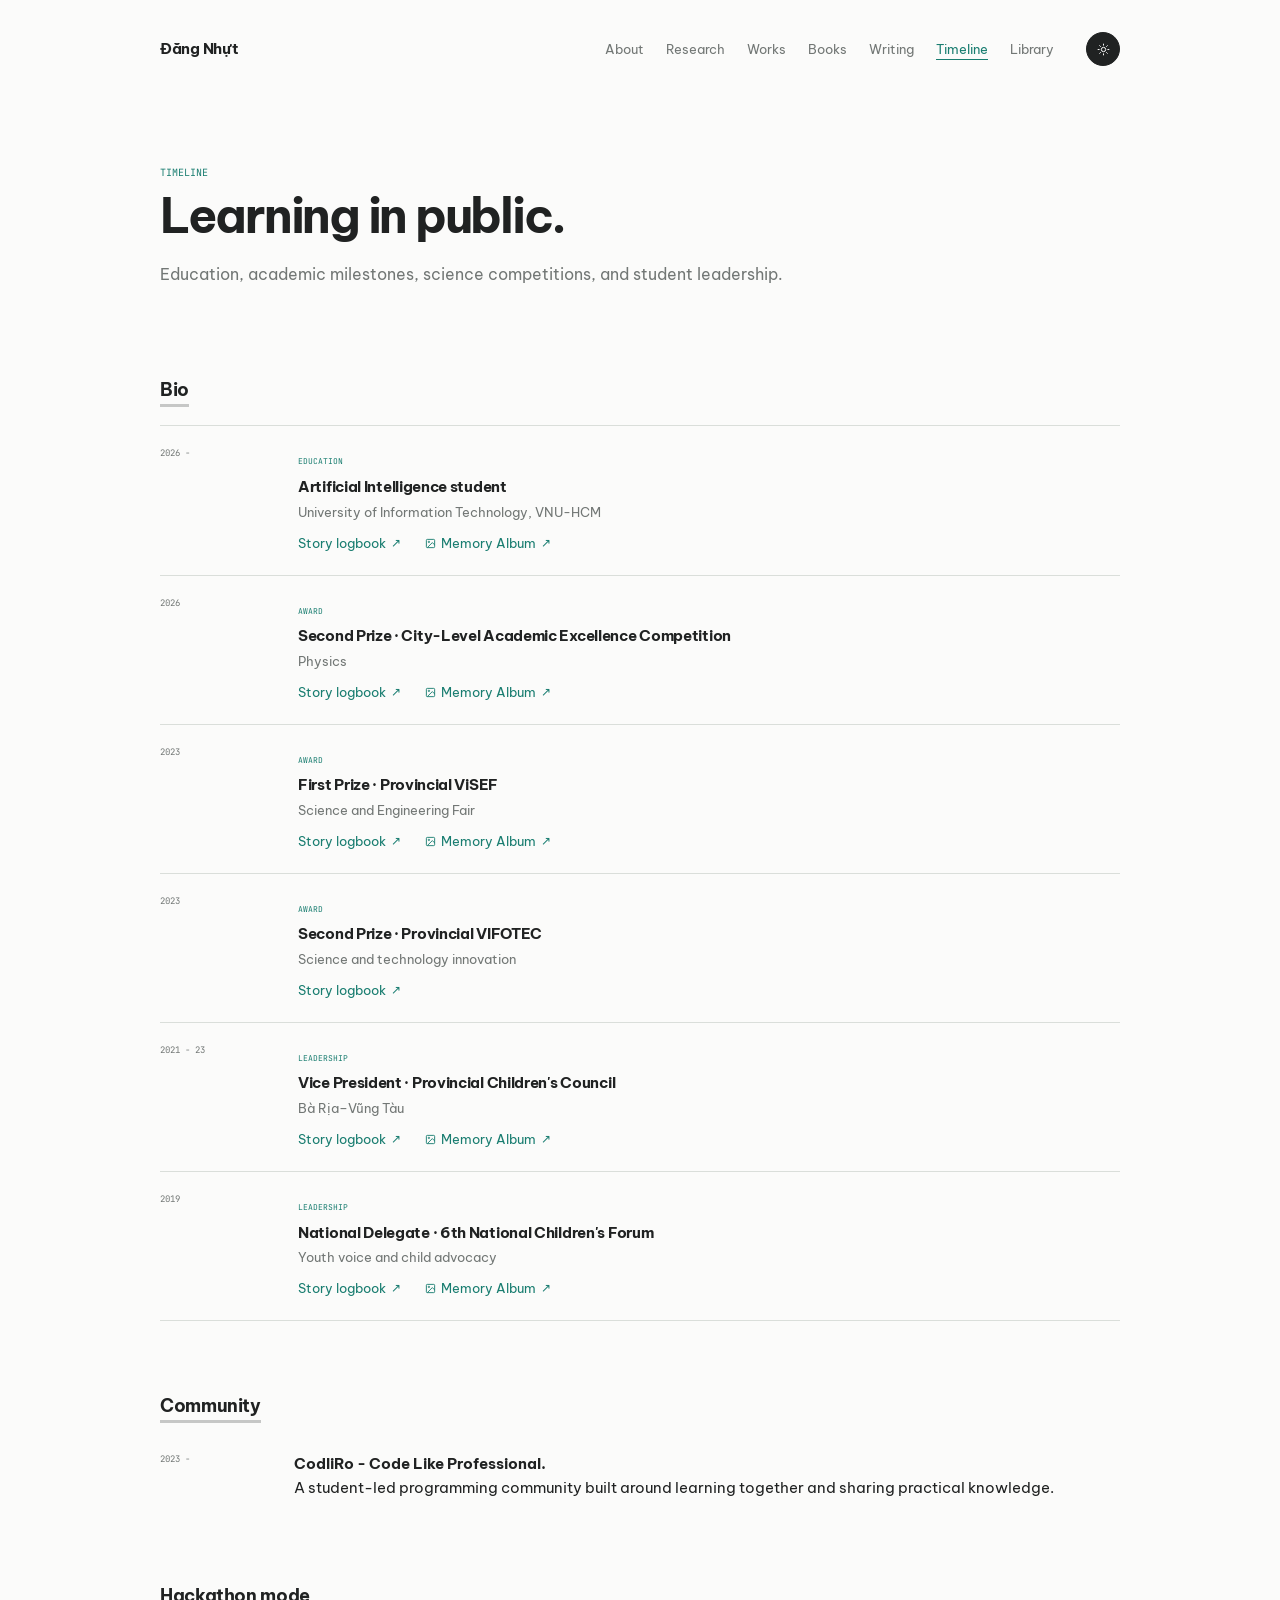
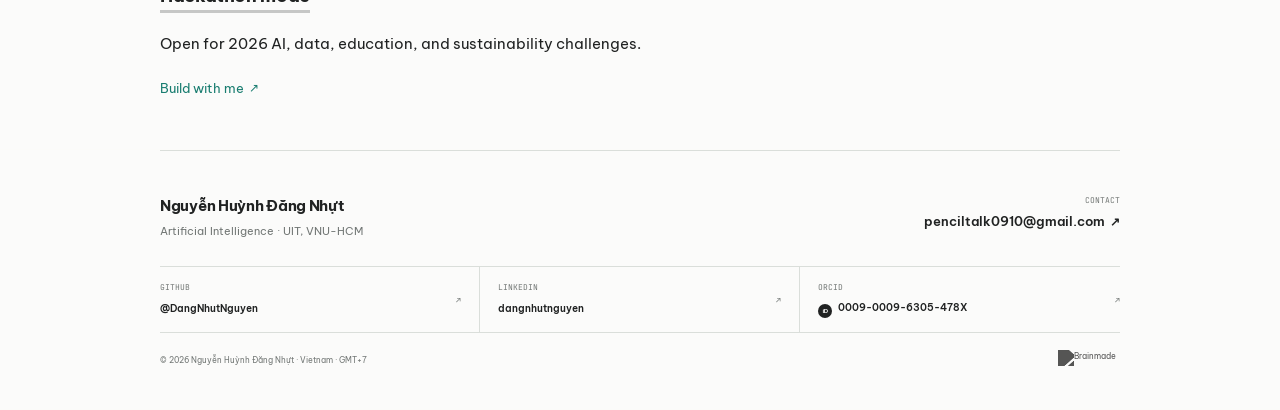
==== commit 9c5bf49b: "Update portfolio content · 2026-10-11 16:21" ====
--- a/activities.html
+++ b/activities.html
@@ -28,49 +28,12 @@
         <section class="section">
           <h2>Bio</h2>
           <div class="timeline-list">
-            <div><time>2026 -</time><div><small>Education</small><h3>Artificial Intelligence student</h3><p>University of Information Technology, VNU-HCM</p><div class="timeline-actions"><a class="timeline-action-link" href="writing.html?slug=the-day-i-became-an-ai-student-at-uit">Story logbook <span class="arrow" aria-hidden="true">↗</span></a><a class="timeline-action-link album" href="album-viewer.html?id=uit-first-days-memory-2026"><svg width="11" height="11" viewBox="0 0 24 24" fill="none" stroke="currentColor" stroke-width="2" aria-hidden="true"><rect x="3" y="3" width="18" height="18" rx="2" ry="2"/><circle cx="8.5" cy="8.5" r="1.5"/><polyline points="21 15 16 10 5 21"/></svg> Memory Album <span class="arrow" aria-hidden="true">↗</span></a></div></div></div>
-            <div><time>2026</time><div><small>Award</small><h3>Second Prize · City-Level Academic Excellence Competition</h3><p>Physics</p><div class="timeline-actions"><a class="timeline-action-link" href="writing.html?slug=second-prize-in-physics-and-why-i-still-chose-ai">Story logbook <span class="arrow" aria-hidden="true">↗</span></a><a class="timeline-action-link album" href="album-viewer.html?id=physics-award-to-ai-pivot-2025"><svg width="11" height="11" viewBox="0 0 24 24" fill="none" stroke="currentColor" stroke-width="2" aria-hidden="true"><rect x="3" y="3" width="18" height="18" rx="2" ry="2"/><circle cx="8.5" cy="8.5" r="1.5"/><polyline points="21 15 16 10 5 21"/></svg> Memory Album <span class="arrow" aria-hidden="true">↗</span></a></div></div></div>
-            <div><time>2023</time><div><small>Award</small><h3>First Prize · Provincial ViSEF</h3><p>Science and Engineering Fair</p><div class="timeline-actions"><a class="timeline-action-link" href="writing.html?slug=the-first-line-of-code-that-looked-at-the-sun">Story logbook <span class="arrow" aria-hidden="true">↗</span></a><a class="timeline-action-link album" href="album-viewer.html?id=solar-tracker-circuit-2021"><svg width="11" height="11" viewBox="0 0 24 24" fill="none" stroke="currentColor" stroke-width="2" aria-hidden="true"><rect x="3" y="3" width="18" height="18" rx="2" ry="2"/><circle cx="8.5" cy="8.5" r="1.5"/><polyline points="21 15 16 10 5 21"/></svg> Memory Album <span class="arrow" aria-hidden="true">↗</span></a></div></div></div>
-            <div><time>2023</time><div><small>Award</small><h3>Second Prize · Provincial VIFOTEC</h3><p>Science and technology innovation</p><div class="timeline-actions"><a class="timeline-action-link" href="writing.html?slug=the-first-line-of-code-that-looked-at-the-sun">Story logbook <span class="arrow" aria-hidden="true">↗</span></a></div></div></div>
-            <div><time>2021 - 23</time><div><small>Leadership</small><h3>Vice President · Provincial Children's Council</h3><p>Bà Rịa–Vũng Tàu</p><div class="timeline-actions"><a class="timeline-action-link" href="writing.html?slug=childrens-forum">Story logbook <span class="arrow" aria-hidden="true">↗</span></a><a class="timeline-action-link album" href="album-viewer.html?id=national-children-forum-2019"><svg width="11" height="11" viewBox="0 0 24 24" fill="none" stroke="currentColor" stroke-width="2" aria-hidden="true"><rect x="3" y="3" width="18" height="18" rx="2" ry="2"/><circle cx="8.5" cy="8.5" r="1.5"/><polyline points="21 15 16 10 5 21"/></svg> Memory Album <span class="arrow" aria-hidden="true">↗</span></a></div></div></div>
-            <div><time>2019</time><div><small>Leadership</small><h3>National Delegate · 6th National Children's Forum</h3><p>Youth voice and child advocacy</p><div class="timeline-actions"><a class="timeline-action-link" href="writing.html?slug=childrens-forum">Story logbook <span class="arrow" aria-hidden="true">↗</span></a><a class="timeline-action-link album" href="album-viewer.html?id=national-children-forum-2019"><svg width="11" height="11" viewBox="0 0 24 24" fill="none" stroke="currentColor" stroke-width="2" aria-hidden="true"><rect x="3" y="3" width="18" height="18" rx="2" ry="2"/><circle cx="8.5" cy="8.5" r="1.5"/><polyline points="21 15 16 10 5 21"/></svg> Memory Album <span class="arrow" aria-hidden="true">↗</span></a></div></div></div>
-          </div>
-        </section>
-
-        <section class="section timeline-memories-section">
-          <div class="heading-row">
-            <div>
-              <p class="overline">Visual Archive &amp; Personal Logs</p>
-              <h2>Memories &amp; Milestones</h2>
-            </div>
-            <a class="timeline-view-all-albums" href="album-viewer.html">Browse visual albums <span class="arrow" aria-hidden="true">↗</span></a>
-          </div>
-          <p class="section-lead">Personal retrospectives, childhood voice advocacy, handwritten dormitory notes, and pivotal moments captured in archival albums.</p>
-          <div class="memories-grid timeline-memories-grid">
-            <article class="memory-card">
-              <div class="memory-top-row"><span class="memory-tag-badge">Hà Nội · Tháng 8/2019</span></div>
-              <h3 class="memory-card-title">Đại diện Tiếng nói Trẻ em &amp; Diễn đàn Trẻ em Quốc gia 2019</h3>
-              <p class="memory-narrative">Bước chân ra Hà Nội với chiếc vali rỗng nhưng đong đầy ký ức. Lần đầu tiên đứng trước người lớn, chuyên gia UNICEF và các nhà làm chính sách để nói về vết rạn gia đình và tiếng nói cần được chở che của trẻ em.</p>
-              <div class="memory-actions"><a class="memory-action-btn" href="writing.html?slug=childrens-forum">Đọc câu chuyện <span class="arrow" aria-hidden="true">→</span></a><a class="memory-album-btn" href="album-viewer.html?id=national-children-forum-2019"><svg width="12" height="12" viewBox="0 0 24 24" fill="none" stroke="currentColor" stroke-width="2" aria-hidden="true"><rect x="3" y="3" width="18" height="18" rx="2" ry="2"/><circle cx="8.5" cy="8.5" r="1.5"/><polyline points="21 15 16 10 5 21"/></svg> Xem Memory Album</a></div>
-            </article>
-            <article class="memory-card">
-              <div class="memory-top-row"><span class="memory-tag-badge">Ký túc xá · 2022–2023</span></div>
-              <h3 class="memory-card-title">Tự Học Toán &amp; Nền Tảng AI Trong Ký Túc Xá Giờ Giới Nghiêm</h3>
-              <p class="memory-narrative">Giải tích ma trận, tensor trọng số và tự chạy tay từng bước thuật toán trên giấy tập khi ký túc xá cúp điện và cạn kiệt pin. Nơi sự tĩnh lặng và tính kiên định được mài giũa.</p>
-              <div class="memory-actions"><a class="memory-action-btn" href="writing.html?slug=learning-ai-at-boarding-school">Đọc câu chuyện <span class="arrow" aria-hidden="true">→</span></a><a class="memory-album-btn" href="album-viewer.html?id=boarding-school-curfew-study-2022-2023"><svg width="12" height="12" viewBox="0 0 24 24" fill="none" stroke="currentColor" stroke-width="2" aria-hidden="true"><rect x="3" y="3" width="18" height="18" rx="2" ry="2"/><circle cx="8.5" cy="8.5" r="1.5"/><polyline points="21 15 16 10 5 21"/></svg> Xem Memory Album</a></div>
-            </article>
-            <article class="memory-card">
-              <div class="memory-top-row"><span class="memory-tag-badge">Dấu mốc · 2025</span></div>
-              <h3 class="memory-card-title">Giải Nhì Vật Lý Thành Phố &amp; Bước Rẽ Sang Trí Tuệ Nhân Tạo</h3>
-              <p class="memory-narrative">Đạt Giải Nhì học sinh giỏi Vật lý cấp thành phố và câu hỏi bước ngoặt: tiếp tục với vật lý thực nghiệm hay chuyển toàn bộ tư duy toán học sang xây dựng các hệ thống trí tuệ nhân tạo.</p>
-              <div class="memory-actions"><a class="memory-action-btn" href="writing.html?slug=second-prize-in-physics-and-why-i-still-chose-ai">Đọc câu chuyện <span class="arrow" aria-hidden="true">→</span></a><a class="memory-album-btn" href="album-viewer.html?id=physics-award-to-ai-pivot-2025"><svg width="12" height="12" viewBox="0 0 24 24" fill="none" stroke="currentColor" stroke-width="2" aria-hidden="true"><rect x="3" y="3" width="18" height="18" rx="2" ry="2"/><circle cx="8.5" cy="8.5" r="1.5"/><polyline points="21 15 16 10 5 21"/></svg> Xem Memory Album</a></div>
-            </article>
-            <article class="memory-card">
-              <div class="memory-top-row"><span class="memory-tag-badge">UIT, ĐHQG-HCM · 2026</span></div>
-              <h3 class="memory-card-title">Ngày Trở Thành Sinh Viên Trí Tuệ Nhân Tạo tại UIT</h3>
-              <p class="memory-narrative">Chính thức bước qua cổng Trường Đại học Công nghệ Thông tin (ĐHQG TP.HCM). Bắt đầu hành trình nghiên cứu AI chính quy về trí nhớ máy học dài hạn và tương tác người–máy.</p>
-              <div class="memory-actions"><a class="memory-action-btn" href="writing.html?slug=the-day-i-became-an-ai-student-at-uit">Đọc câu chuyện <span class="arrow" aria-hidden="true">→</span></a><a class="memory-album-btn" href="album-viewer.html?id=uit-first-days-memory-2026"><svg width="12" height="12" viewBox="0 0 24 24" fill="none" stroke="currentColor" stroke-width="2" aria-hidden="true"><rect x="3" y="3" width="18" height="18" rx="2" ry="2"/><circle cx="8.5" cy="8.5" r="1.5"/><polyline points="21 15 16 10 5 21"/></svg> Xem Memory Album</a></div>
-            </article>
+            <div><time>2026 -</time><div><small>Education</small><h3>Artificial Intelligence student</h3><p>University of Information Technology, VNU-HCM</p><div class="inline-links" style="margin-top:10px;"><a href="writing.html?slug=the-day-i-became-an-ai-student-at-uit">Story logbook <span class="arrow" aria-hidden="true">↗</span></a><a href="album-viewer.html?id=uit-first-days-memory-2026"><svg width="11" height="11" viewBox="0 0 24 24" fill="none" stroke="currentColor" stroke-width="2" aria-hidden="true"><rect x="3" y="3" width="18" height="18" rx="2" ry="2"/><circle cx="8.5" cy="8.5" r="1.5"/><polyline points="21 15 16 10 5 21"/></svg> Memory Album <span class="arrow" aria-hidden="true">↗</span></a></div></div></div>
+            <div><time>2026</time><div><small>Award</small><h3>Second Prize · City-Level Academic Excellence Competition</h3><p>Physics</p><div class="inline-links" style="margin-top:10px;"><a href="writing.html?slug=second-prize-in-physics-and-why-i-still-chose-ai">Story logbook <span class="arrow" aria-hidden="true">↗</span></a><a href="album-viewer.html?id=physics-award-to-ai-pivot-2025"><svg width="11" height="11" viewBox="0 0 24 24" fill="none" stroke="currentColor" stroke-width="2" aria-hidden="true"><rect x="3" y="3" width="18" height="18" rx="2" ry="2"/><circle cx="8.5" cy="8.5" r="1.5"/><polyline points="21 15 16 10 5 21"/></svg> Memory Album <span class="arrow" aria-hidden="true">↗</span></a></div></div></div>
+            <div><time>2023</time><div><small>Award</small><h3>First Prize · Provincial ViSEF</h3><p>Science and Engineering Fair</p><div class="inline-links" style="margin-top:10px;"><a href="writing.html?slug=the-first-line-of-code-that-looked-at-the-sun">Story logbook <span class="arrow" aria-hidden="true">↗</span></a><a href="album-viewer.html?id=solar-tracker-circuit-2021"><svg width="11" height="11" viewBox="0 0 24 24" fill="none" stroke="currentColor" stroke-width="2" aria-hidden="true"><rect x="3" y="3" width="18" height="18" rx="2" ry="2"/><circle cx="8.5" cy="8.5" r="1.5"/><polyline points="21 15 16 10 5 21"/></svg> Memory Album <span class="arrow" aria-hidden="true">↗</span></a></div></div></div>
+            <div><time>2023</time><div><small>Award</small><h3>Second Prize · Provincial VIFOTEC</h3><p>Science and technology innovation</p><div class="inline-links" style="margin-top:10px;"><a href="writing.html?slug=the-first-line-of-code-that-looked-at-the-sun">Story logbook <span class="arrow" aria-hidden="true">↗</span></a></div></div></div>
+            <div><time>2021 - 23</time><div><small>Leadership</small><h3>Vice President · Provincial Children's Council</h3><p>Bà Rịa–Vũng Tàu</p><div class="inline-links" style="margin-top:10px;"><a href="writing.html?slug=childrens-forum">Story logbook <span class="arrow" aria-hidden="true">↗</span></a><a href="album-viewer.html?id=national-children-forum-2019"><svg width="11" height="11" viewBox="0 0 24 24" fill="none" stroke="currentColor" stroke-width="2" aria-hidden="true"><rect x="3" y="3" width="18" height="18" rx="2" ry="2"/><circle cx="8.5" cy="8.5" r="1.5"/><polyline points="21 15 16 10 5 21"/></svg> Memory Album <span class="arrow" aria-hidden="true">↗</span></a></div></div></div>
+            <div><time>2019</time><div><small>Leadership</small><h3>National Delegate · 6th National Children's Forum</h3><p>Youth voice and child advocacy</p><div class="inline-links" style="margin-top:10px;"><a href="writing.html?slug=childrens-forum">Story logbook <span class="arrow" aria-hidden="true">↗</span></a><a href="album-viewer.html?id=national-children-forum-2019"><svg width="11" height="11" viewBox="0 0 24 24" fill="none" stroke="currentColor" stroke-width="2" aria-hidden="true"><rect x="3" y="3" width="18" height="18" rx="2" ry="2"/><circle cx="8.5" cy="8.5" r="1.5"/><polyline points="21 15 16 10 5 21"/></svg> Memory Album <span class="arrow" aria-hidden="true">↗</span></a></div></div></div>
           </div>
         </section>
 
--- a/css/styles.css
+++ b/css/styles.css
@@ -328,74 +328,6 @@
   border-bottom: 1px solid var(--line);
 }
 .timeline-list h3 { margin-top: 4px; font-size: 15px; }
-.timeline-actions {
-  display: flex;
-  align-items: center;
-  gap: 10px;
-  flex-wrap: wrap;
-  margin-top: 10px;
-}
-.timeline-action-link {
-  display: inline-flex;
-  align-items: center;
-  gap: 5px;
-  font-family: var(--sans);
-  font-size: 12px;
-  font-weight: 600;
-  padding: 4px 10px;
-  border-radius: 5px;
-  border: 1px solid var(--line);
-  background: color-mix(in srgb, var(--line) 12%, var(--page));
-  color: var(--text);
-  text-decoration: none;
-  transition: all 150ms ease;
-}
-.timeline-action-link:hover {
-  background: var(--accent);
-  border-color: var(--accent);
-  color: #fff;
-}
-.timeline-action-link.album {
-  font-family: var(--mono);
-  font-size: 7.5px;
-  font-weight: 700;
-  text-transform: uppercase;
-  letter-spacing: .04em;
-  border-color: color-mix(in srgb, #d97706 35%, var(--line));
-  background: color-mix(in srgb, #d97706 8%, var(--page));
-  color: #b45309;
-}
-:root[data-theme="dark"] .timeline-action-link.album {
-  color: #fde68a;
-  border-color: rgba(251, 191, 36, 0.35);
-  background: color-mix(in srgb, #fbbf24 8%, var(--page));
-}
-.timeline-action-link.album:hover {
-  background: #d97706;
-  border-color: #d97706;
-  color: #fff;
-}
-:root[data-theme="dark"] .timeline-action-link.album:hover {
-  background: #b45309;
-  border-color: #fbbf24;
-}
-
-.timeline-memories-section {
-  margin-top: 48px;
-  padding-top: 36px;
-  border-top: 1px solid var(--line);
-}
-.timeline-view-all-albums {
-  font-family: var(--mono);
-  font-size: 8px;
-  font-weight: 700;
-  text-transform: uppercase;
-  color: var(--accent);
-  text-decoration: none;
-}
-.timeline-view-all-albums:hover {
-  text-decoration: underline;
-}
 
 .library-list > div {
   display: grid;
@@ -897,21 +829,14 @@
    ENHANCED RESEARCH WORKS (Studies, Papers, Code & Explanations)
    ========================================================================== */
 .research-works-list {
-  display: flex;
-  flex-direction: column;
-  gap: 28px;
-  margin-top: 24px;
+  border-top: 1px solid var(--line);
+  margin-top: 8px;
 }
 .research-work-card {
-  padding: 26px 28px;
-  border: 1px solid var(--line);
-  border-radius: 8px;
-  background: color-mix(in srgb, var(--line) 12%, var(--page));
-  transition: border-color 180ms ease, box-shadow 180ms ease;
-}
-.research-work-card:hover {
-  border-color: color-mix(in srgb, var(--accent) 50%, var(--line));
-  box-shadow: 0 4px 20px rgba(0, 0, 0, 0.04);
+  padding: 24px 0;
+  border-bottom: 1px solid var(--line);
+  background: transparent;
+  transition: border-color 180ms ease;
 }
 .research-work-header {
   display: flex;
@@ -1241,42 +1166,31 @@
   margin: 0 0 14px;
   color: var(--text);
 }
-.research-abstract-box,
+.research-abstract-box {
+  line-height: 1.7;
+}
 .research-theory-box,
 .research-results-box {
-  padding: 18px 22px;
-  border-radius: 8px;
-  background: color-mix(in srgb, var(--line) 14%, var(--page));
-  border: 1px solid var(--line);
+  padding-left: 18px;
+  border-left: 2px solid var(--accent);
   line-height: 1.7;
-}
-.research-theory-box {
-  border-left: 3px solid var(--accent);
-}
-.research-results-box {
-  background: color-mix(in srgb, var(--accent) 7%, var(--page));
-  border-color: color-mix(in srgb, var(--accent) 30%, var(--line));
 }
 .research-related-grid {
   display: grid;
-  grid-template-columns: repeat(auto-fill, minmax(280px, 1fr));
+  grid-template-columns: 1fr;
+  border-top: 1px solid var(--line);
+  margin-top: 14px;
+}
+.research-related-card {
+  display: flex;
+  align-items: baseline;
   gap: 16px;
-  margin-top: 14px;
-}
-.research-related-card {
-  display: flex;
-  align-items: center;
-  justify-content: space-between;
-  gap: 14px;
-  padding: 14px 18px;
-  border: 1px solid var(--line);
-  border-radius: 8px;
-  background: color-mix(in srgb, var(--line) 8%, var(--page));
-  transition: border-color 150ms ease, transform 150ms ease;
+  padding: 14px 0;
+  border-bottom: 1px solid var(--line);
+  transition: color 150ms ease;
 }
 .research-related-card:hover {
   border-color: var(--accent);
-  transform: translateY(-2px);
 }
 .research-related-index {
   font-family: var(--mono);
@@ -1298,387 +1212,19 @@
 }
 
 /* ==========================================================================
-   RESEARCH INTERESTS & PROJECTS & EXPLORATIONS STYLES
+   RESEARCH INTERESTS, PROJECTS & EXPLORATIONS, MEMORIES & MILESTONES
+   Clean, unboxed typographic layout matching the site's editorial design
    ========================================================================== */
 
-/* 1. RESEARCH INTERESTS SECTION */
-.writing-interests-section {
-  margin: 16px 0 36px;
-  padding: 24px 28px;
-  border-radius: 12px;
-  border: 1px solid var(--line);
-  background: color-mix(in srgb, var(--line) 6%, var(--page));
-  box-shadow: 0 2px 12px rgba(0, 0, 0, 0.02);
-}
-.writing-interests-header {
-  margin-bottom: 12px;
-}
-.writing-interests-header .overline {
-  font-family: var(--mono);
-  font-size: 8px;
-  font-weight: 700;
-  text-transform: uppercase;
-  letter-spacing: .08em;
-  color: var(--accent);
-  margin-bottom: 4px;
-}
-.writing-interests-title {
-  margin: 0 0 8px;
-  font-size: 20px;
-  font-weight: 700;
-  letter-spacing: -.02em;
-  color: var(--text);
-}
-.writing-interests-body {
-  font-size: 15px;
-  line-height: 1.7;
-  color: color-mix(in srgb, var(--text) 88%, var(--muted));
-  margin: 0;
-}
-
-/* 2. PROJECTS & EXPLORATIONS SECTION */
-.writing-explorations-section {
-  margin: 0 0 48px;
-}
-.writing-explorations-header {
-  margin-bottom: 18px;
-  padding-bottom: 16px;
-  border-bottom: 1px solid var(--line);
-}
-.writing-explorations-header .overline {
-  font-family: var(--mono);
-  font-size: 8px;
-  font-weight: 700;
-  text-transform: uppercase;
-  letter-spacing: .08em;
-  color: var(--accent);
-  margin-bottom: 4px;
-}
-.writing-explorations-title {
-  margin: 0 0 6px;
-  font-size: clamp(22px, 3vw, 28px);
-  font-weight: 700;
-  letter-spacing: -.025em;
-  color: var(--text);
-}
-.writing-explorations-lead {
-  margin: 0;
-  font-size: 14.5px;
-  line-height: 1.6;
-  color: var(--muted);
-  max-width: 660px;
-}
-.explorations-grid {
-  display: grid;
-  grid-template-columns: repeat(2, 1fr);
-  gap: 20px;
-  margin-top: 16px;
-}
-.exploration-card {
-  display: flex;
-  flex-direction: column;
-  padding: 20px 22px;
-  border-radius: 10px;
-  border: 1px solid var(--line);
-  background: var(--page);
-  box-shadow: 0 2px 10px rgba(0, 0, 0, 0.02);
-  transition: border-color 160ms ease, transform 160ms ease, box-shadow 160ms ease;
-}
-:root[data-theme="dark"] .exploration-card {
-  background: color-mix(in srgb, var(--line) 8%, var(--page));
-  box-shadow: 0 4px 16px rgba(0, 0, 0, 0.2);
-}
-.exploration-card:hover {
-  border-color: color-mix(in srgb, var(--accent) 45%, var(--line));
-  transform: translateY(-2px);
-  box-shadow: 0 6px 18px rgba(0, 0, 0, 0.05);
-}
-.exploration-top-row {
-  display: flex;
-  align-items: center;
-  justify-content: space-between;
-  gap: 12px;
-  margin-bottom: 10px;
-}
-.exploration-status-badge {
-  display: inline-flex;
-  align-items: center;
-  gap: 6px;
-  font-family: var(--mono);
-  font-size: 7.5px;
-  font-weight: 700;
-  text-transform: uppercase;
-  letter-spacing: .06em;
-  padding: 3px 8px;
-  border-radius: 999px;
-  border: 1px solid var(--line);
-  background: color-mix(in srgb, var(--line) 15%, var(--page));
-  color: var(--muted);
-}
-.exploration-status-badge.status-in-progress {
-  border-color: color-mix(in srgb, var(--accent) 30%, transparent);
-  background: color-mix(in srgb, var(--accent) 10%, var(--page));
-  color: var(--accent);
-}
-.exploration-status-badge.status-completed {
-  border-color: color-mix(in srgb, #2e7d32 25%, transparent);
-  background: color-mix(in srgb, #2e7d32 8%, var(--page));
-  color: #2e7d32;
-}
-:root[data-theme="dark"] .exploration-status-badge.status-completed {
-  color: #81c784;
-  background: color-mix(in srgb, #81c784 12%, var(--page));
-}
-.exploration-status-badge.status-paused {
-  border-color: color-mix(in srgb, #d97706 25%, transparent);
-  background: color-mix(in srgb, #d97706 8%, var(--page));
-  color: #d97706;
-}
-.exploration-card-title {
-  margin: 0 0 8px;
-  font-size: 16.5px;
-  font-weight: 700;
-  line-height: 1.35;
-  letter-spacing: -.015em;
-  color: var(--text);
-}
-.exploration-problem {
-  margin: 0 0 16px;
-  font-size: 13.5px;
-  line-height: 1.6;
-  color: color-mix(in srgb, var(--text) 85%, var(--muted));
-  flex: 1;
-}
-.exploration-actions {
-  display: flex;
-  align-items: center;
-  gap: 12px;
-  flex-wrap: wrap;
-  margin-top: auto;
-  padding-top: 12px;
-  border-top: 1px dashed var(--line);
-}
-.exploration-action-btn {
-  display: inline-flex;
-  align-items: center;
-  gap: 6px;
-  font-family: var(--sans);
-  font-size: 12.5px;
-  font-weight: 600;
-  padding: 5px 12px;
-  border-radius: 6px;
-  border: 1px solid var(--line);
-  background: color-mix(in srgb, var(--line) 10%, var(--page));
-  color: var(--text);
-  text-decoration: none;
-  transition: all 150ms ease;
-}
-.exploration-action-btn:hover {
-  background: var(--accent);
-  border-color: var(--accent);
-  color: #fff;
-}
-.exploration-album-btn {
-  display: inline-flex;
-  align-items: center;
-  gap: 5px;
-  font-family: var(--mono);
-  font-size: 8px;
-  font-weight: 700;
-  text-transform: uppercase;
-  letter-spacing: .05em;
-  padding: 5px 10px;
-  border-radius: 6px;
-  border: 1px solid var(--line);
-  background: var(--page);
-  color: var(--muted);
-  text-decoration: none;
-  cursor: pointer;
-  transition: all 150ms ease;
-}
-.exploration-album-btn:hover {
-  border-color: var(--accent);
-  color: var(--accent);
-}
-
-/* 2b. MEMORIES & MILESTONES SECTION */
+.writing-interests-section,
+.writing-explorations-section,
 .writing-memories-section {
-  margin: 0 0 54px;
-}
-.writing-memories-header {
-  margin-bottom: 18px;
-  padding-bottom: 16px;
-  border-bottom: 1px solid var(--line);
-}
-.writing-memories-header .overline {
-  font-family: var(--mono);
-  font-size: 8px;
-  font-weight: 700;
-  text-transform: uppercase;
-  letter-spacing: .08em;
-  color: #d97706;
-  margin-bottom: 4px;
-}
-:root[data-theme="dark"] .writing-memories-header .overline {
-  color: #fbbf24;
-}
-.writing-memories-title {
-  margin: 0 0 6px;
-  font-size: clamp(22px, 3vw, 28px);
-  font-weight: 700;
-  letter-spacing: -.025em;
-  color: var(--text);
-}
-.writing-memories-lead {
-  margin: 0;
-  font-size: 14.5px;
-  line-height: 1.6;
-  color: var(--muted);
-  max-width: 660px;
-}
-.memories-grid {
-  display: grid;
-  grid-template-columns: repeat(2, 1fr);
-  gap: 20px;
-  margin-top: 16px;
-}
-.memory-card {
-  display: flex;
-  flex-direction: column;
-  padding: 22px 24px;
-  border-radius: 10px;
-  border: 1px solid var(--line);
-  background: var(--page);
-  box-shadow: 0 2px 10px rgba(0, 0, 0, 0.02);
-  transition: border-color 160ms ease, transform 160ms ease, box-shadow 160ms ease;
-  position: relative;
-}
-:root[data-theme="dark"] .memory-card {
-  background: color-mix(in srgb, var(--line) 8%, var(--page));
-  box-shadow: 0 4px 16px rgba(0, 0, 0, 0.2);
-}
-.memory-card:hover {
-  border-color: color-mix(in srgb, #d97706 45%, var(--line));
-  transform: translateY(-2px);
-  box-shadow: 0 6px 18px rgba(0, 0, 0, 0.05);
-}
-:root[data-theme="dark"] .memory-card:hover {
-  border-color: color-mix(in srgb, #fbbf24 45%, var(--line));
-}
-.memory-top-row {
-  display: flex;
-  align-items: center;
-  justify-content: space-between;
-  gap: 12px;
-  margin-bottom: 12px;
-}
-.memory-tag-badge {
-  display: inline-flex;
-  align-items: center;
-  gap: 6px;
-  font-family: var(--mono);
-  font-size: 7.5px;
-  font-weight: 700;
-  text-transform: uppercase;
-  letter-spacing: .06em;
-  padding: 3px 9px;
-  border-radius: 999px;
-  border: 1px solid color-mix(in srgb, #d97706 25%, transparent);
-  background: color-mix(in srgb, #d97706 8%, var(--page));
-  color: #b45309;
-}
-:root[data-theme="dark"] .memory-tag-badge {
-  color: #fde68a;
-  border-color: rgba(251, 191, 36, 0.3);
-  background: color-mix(in srgb, #fbbf24 10%, var(--page));
-}
-.memory-card-title {
-  margin: 0 0 10px;
-  font-size: 16.5px;
-  font-weight: 700;
-  line-height: 1.35;
-  letter-spacing: -.015em;
-  color: var(--text);
-}
-.memory-narrative {
-  margin: 0 0 18px;
-  font-size: 13.5px;
-  line-height: 1.65;
-  color: color-mix(in srgb, var(--text) 85%, var(--muted));
-  flex: 1;
-}
-.memory-actions {
-  display: flex;
-  align-items: center;
-  gap: 12px;
-  flex-wrap: wrap;
-  margin-top: auto;
-  padding-top: 14px;
-  border-top: 1px dashed var(--line);
-}
-.memory-action-btn {
-  display: inline-flex;
-  align-items: center;
-  gap: 6px;
-  font-family: var(--sans);
-  font-size: 12.5px;
-  font-weight: 600;
-  padding: 5px 12px;
-  border-radius: 6px;
-  border: 1px solid var(--line);
-  background: color-mix(in srgb, var(--line) 10%, var(--page));
-  color: var(--text);
-  text-decoration: none;
-  transition: all 150ms ease;
-}
-.memory-action-btn:hover {
-  background: #d97706;
-  border-color: #d97706;
-  color: #fff;
-}
-:root[data-theme="dark"] .memory-action-btn:hover {
-  background: #b45309;
-  border-color: #d97706;
-}
-.memory-album-btn {
-  display: inline-flex;
-  align-items: center;
-  gap: 5px;
-  font-family: var(--mono);
-  font-size: 8px;
-  font-weight: 700;
-  text-transform: uppercase;
-  letter-spacing: .05em;
-  padding: 5px 11px;
-  border-radius: 6px;
-  border: 1px solid color-mix(in srgb, #d97706 35%, var(--line));
-  background: color-mix(in srgb, #d97706 5%, var(--page));
-  color: #b45309;
-  text-decoration: none;
-  cursor: pointer;
-  transition: all 150ms ease;
-}
-:root[data-theme="dark"] .memory-album-btn {
-  color: #fde68a;
-  border-color: rgba(251, 191, 36, 0.35);
-  background: color-mix(in srgb, #fbbf24 6%, var(--page));
-}
-.memory-album-btn:hover {
-  border-color: #d97706;
-  background: #d97706;
-  color: #fff;
-}
-:root[data-theme="dark"] .memory-album-btn:hover {
-  border-color: #fbbf24;
-  background: #b45309;
-  color: #fff;
-}
-
-@media (max-width: 768px) {
-  .memories-grid {
-    grid-template-columns: 1fr;
-    gap: 16px;
-  }
+  padding: 36px 0;
+}
+
+.writing-explorations-section .work-list,
+.writing-memories-section .work-list {
+  margin-top: 8px;
 }
 
 /* ==========================================================================
